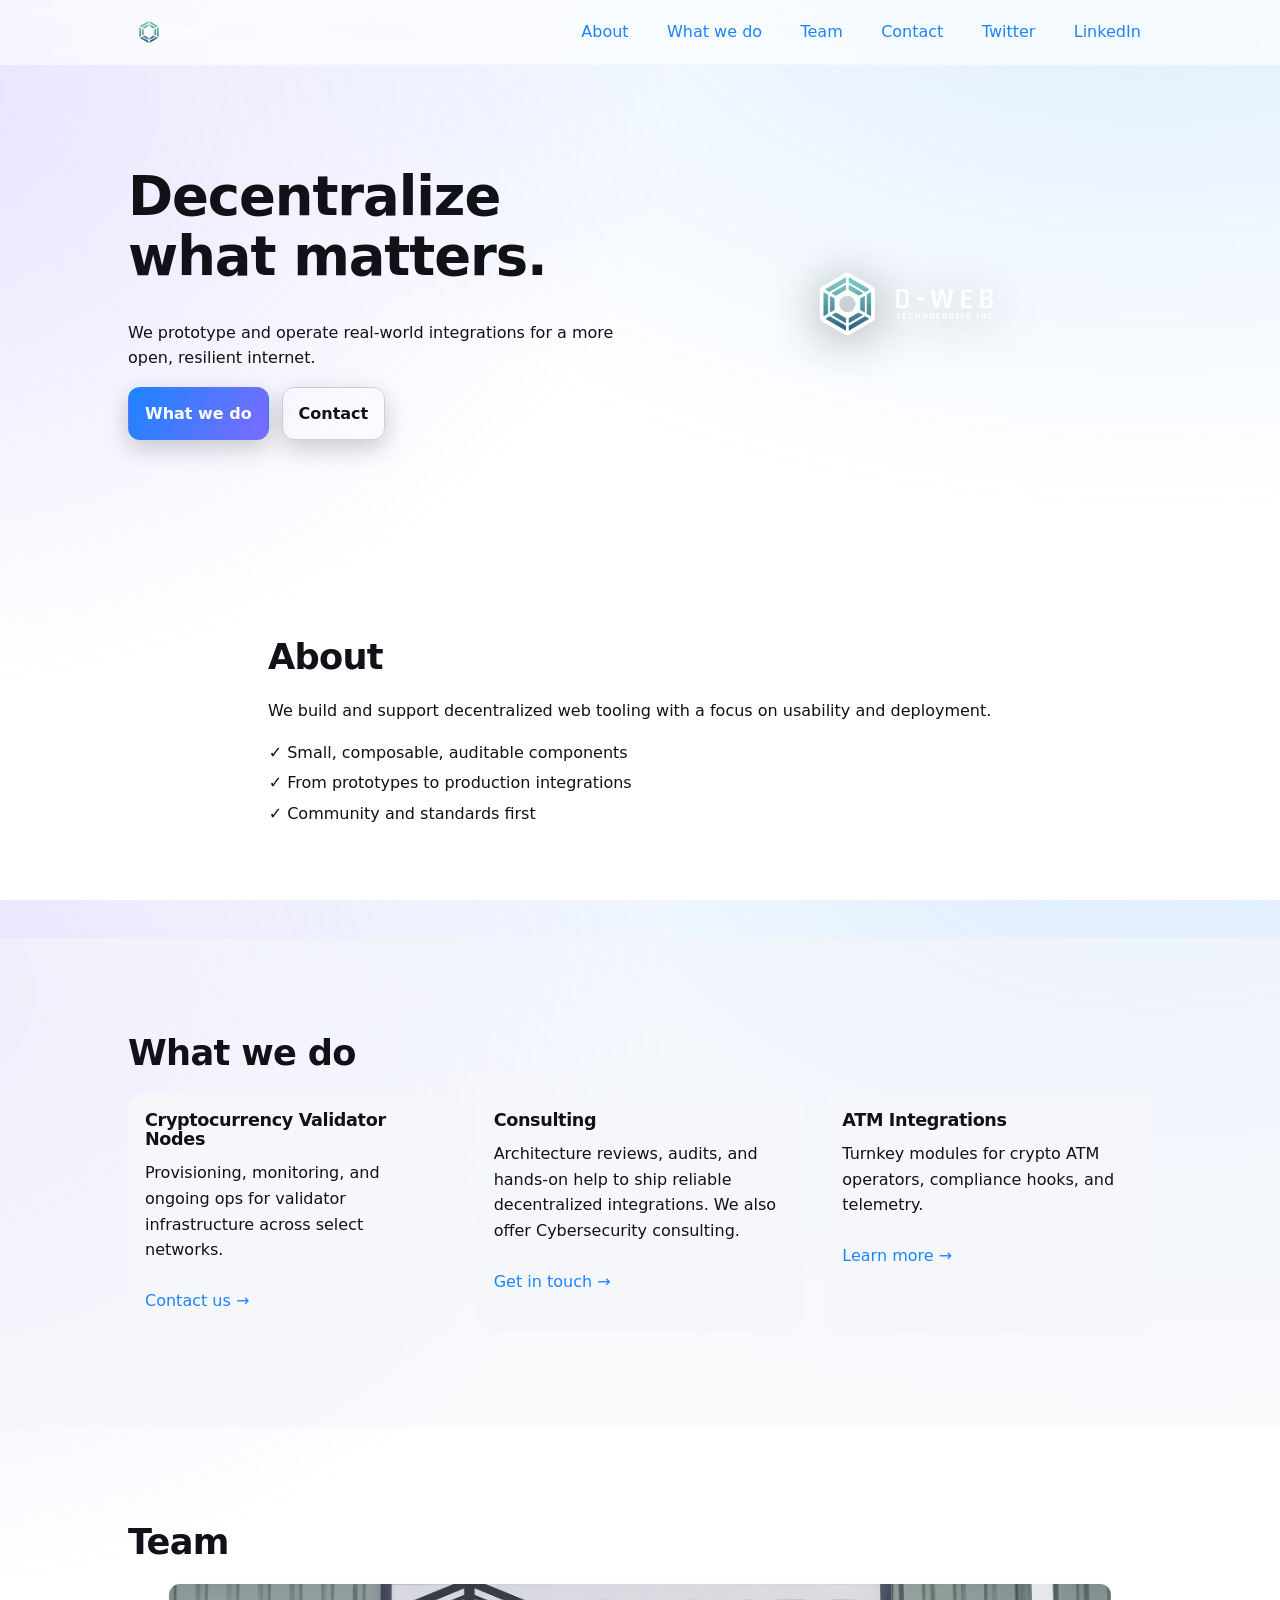
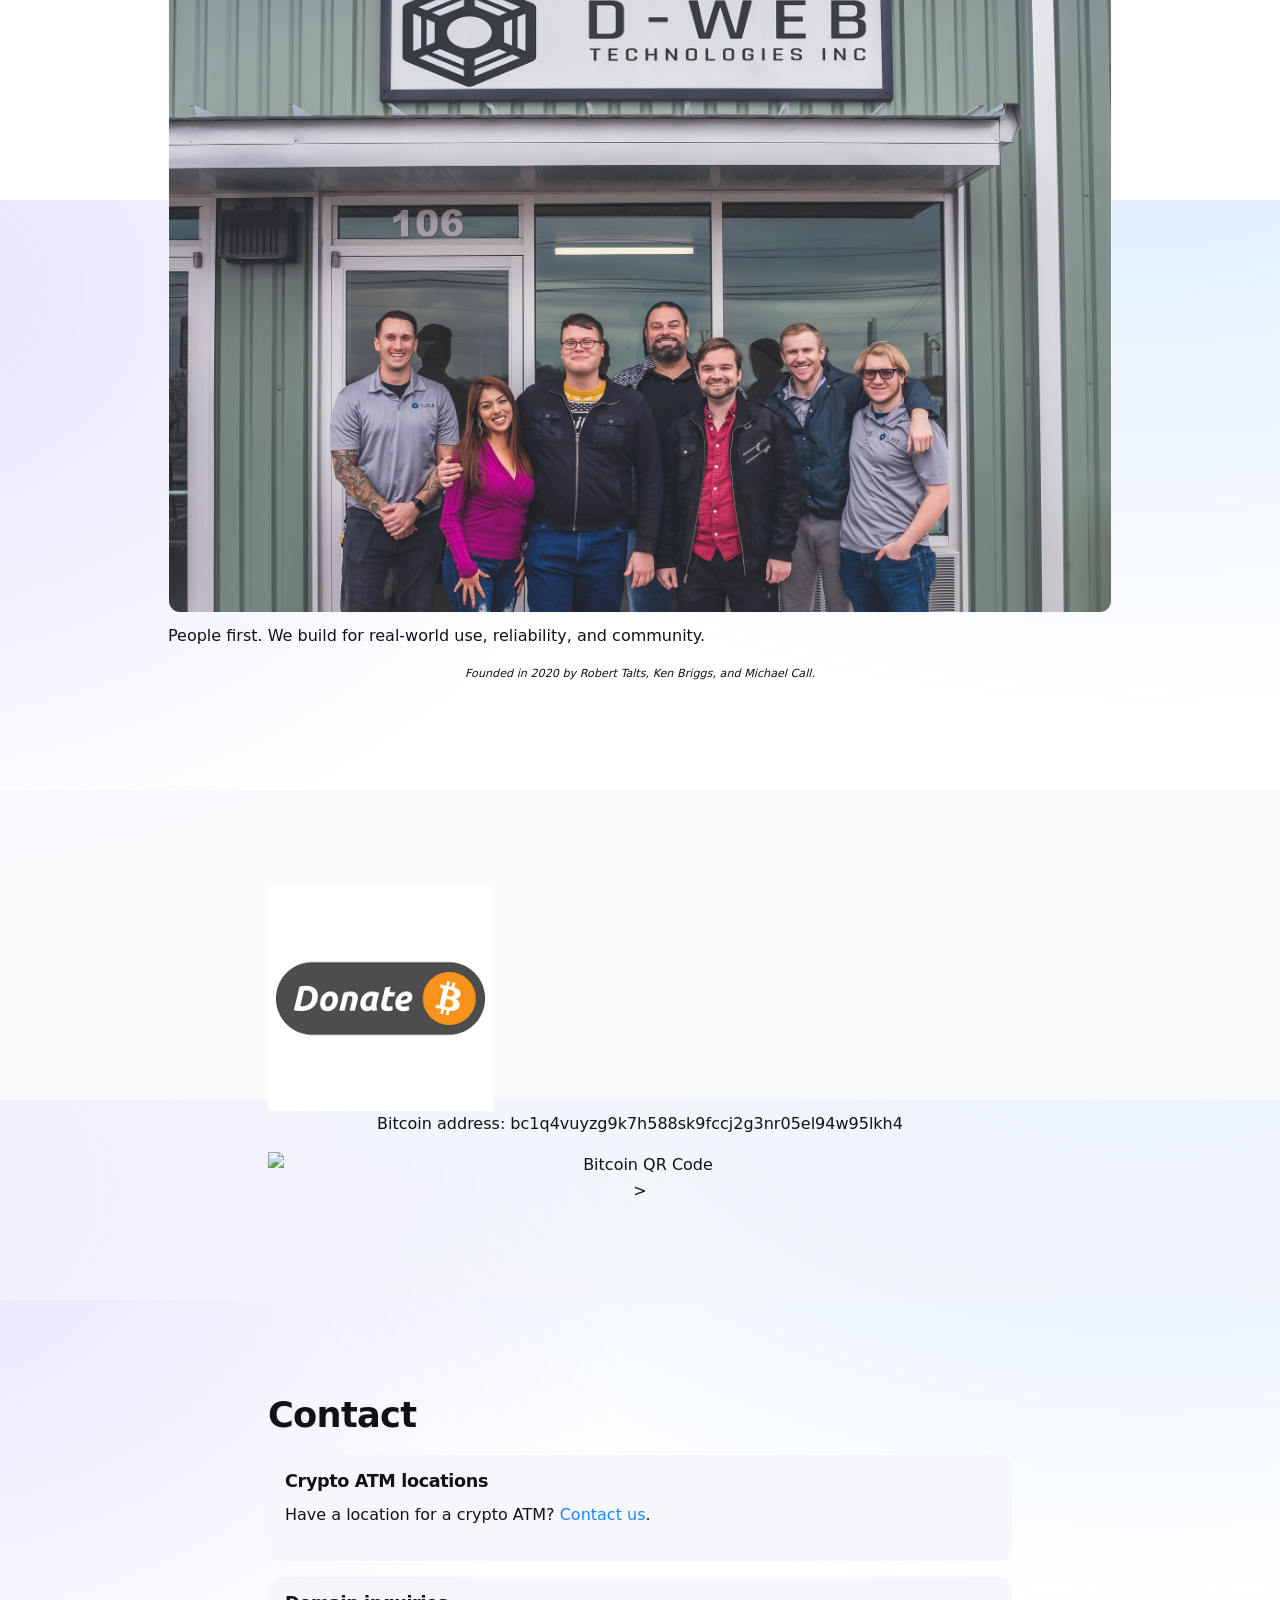
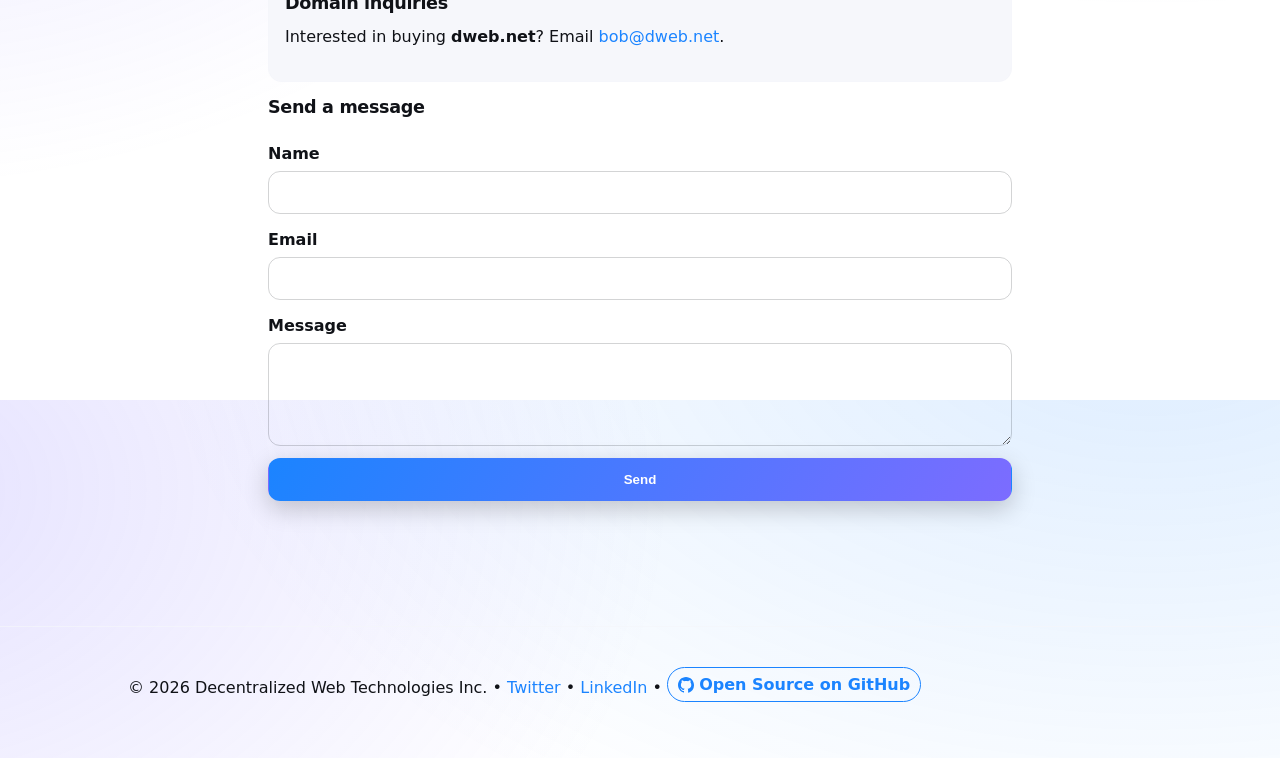
==== index.html @ aea4cf7d "Add label to Bitcoin donation address Updated the donation section to include a label for the Bitcoi" ====
<!doctype html>
<html lang="en">
<head>
  <meta charset="utf-8">
  <meta name="viewport" content="width=device-width, initial-scale=1">
  <title>Decentralized Web Technologies Inc. — dweb.net</title>
  <meta name="description" content="Decentralized Web Technologies Inc. — building simple, open, resilient internet infrastructure.">

  <!-- Styles first so layout paints before scripts -->
  <link rel="preload" href="styles.css" as="style">
  <link rel="stylesheet" href="styles.css">

  <!-- Mobile hero override: keep text and logo side-by-side on all widths -->
  <style>
    /* Ensure hero stays side-by-side even on phones */
    .hero-grid { 
      display: grid; 
      grid-template-columns: 1fr 1fr !important; 
      align-items: center; 
      gap: clamp(16px, 3vw, 40px);
    }
    .hero-copy { min-width: 0; }
    .hero-art { display:flex; justify-content:center; }
    .hero-logo { max-width: 220px; width: 100%; height: auto; }
    @media (max-width: 480px) {
      .hero-logo { max-width: 140px; }
    }
  </style>

  <!-- Favicon / meta -->
  <link rel="icon" type="image/png" sizes="32x32" href="favicon-32.png">
  <link rel="icon" type="image/png" sizes="64x64" href="favicon-64.png">
  <link rel="icon" type="image/png" sizes="180x180" href="favicon-180.png">
  <link rel="icon" type="image/png" sizes="512x512" href="favicon-512.png">
  <link rel="icon" href="favicon.ico" sizes="any">
  <meta name="color-scheme" content="light dark">
  <meta property="og:title" content="Decentralized Web Technologies Inc.">
  <meta property="og:description" content="Simple, open, resilient internet infrastructure.">
  <meta property="og:url" content="https://dweb.net">
  <meta property="og:type" content="website">
  <meta property="og:image" content="https://dweb.net/favicon-512.png">

  <!-- Google tag (gtag.js) - placed AFTER CSS to avoid any flash-of-unstyled-content perceptions -->
  <script async src="https://www.googletagmanager.com/gtag/js?id=G-RE0ZJD8B1B"></script>
  <script>
    window.dataLayer = window.dataLayer || [];
    function gtag(){dataLayer.push(arguments);}
    gtag('js', new Date());
    gtag('config', 'G-RE0ZJD8B1B', { anonymize_ip: true });
  </script>
</head>
<body>
  <a class="skip-link" href="#main">Skip to content</a>
  <header class="site-header">
    <div class="container nav">
      <a class="brand" href="#top" aria-label="Home">
        <img src="logo-horizontal.png" alt="D-Web Technologies Inc. logo" class="logo-header">
      </a>
      <nav aria-label="Primary">
        <button class="menu-btn" aria-expanded="false" aria-controls="menu" id="menuBtn">Menu</button>
        <ul id="menu" class="menu">
          <li><a href="#about">About</a></li>
          <li><a href="#projects">What we do</a></li>
          <li><a href="#team">Team</a></li>
          <li><a href="#contact">Contact</a></li>
          <li><a href="https://x.com/DWebTechSA" target="_blank" rel="me noopener">Twitter</a></li>
          <li><a href="https://www.linkedin.com/company/d-webtechnologies/" target="_blank" rel="noopener">LinkedIn</a></li>
        </ul>
      </nav>
    </div>
  </header>

  <main id="main">
    <section class="hero" id="top">
      <div class="container hero-grid">
        <div class="hero-copy">
          <h1>Decentralize what matters.</h1>
          <p>We prototype and operate real-world integrations for a more open, resilient internet.</p>
          <div class="cta">
            <a class="btn" href="#projects">What we do</a>
            <a class="btn btn-ghost" href="#contact">Contact</a>
          </div>
        </div>
        <div class="hero-art">
          <img src="logo-horizontal.png" alt="" class="hero-logo">
        </div>
      </div>
    </section>

    <section class="section" id="about">
      <div class="container narrow">
        <h2>About</h2>
        <p>We build and support decentralized web tooling with a focus on usability and deployment.</p>
        <ul class="checks">
          <li>Small, composable, auditable components</li>
          <li>From prototypes to production integrations</li>
          <li>Community and standards first</li>
        </ul>
      </div>
    </section>

    <section class="section alt" id="projects">
      <div class="container">
        <h2>What we do</h2>
        <div class="cards">
          <article class="card">
            <h3>Cryptocurrency Validator Nodes</h3>
            <p>Provisioning, monitoring, and ongoing ops for validator infrastructure across select networks.</p>
            <a class="card-link" href="#contact" aria-label="Validator nodes — contact us">Contact us →</a>
          </article>
          <article class="card">
            <h3>Consulting</h3>
            <p>Architecture reviews, audits, and hands-on help to ship reliable decentralized integrations. We also offer Cybersecurity consulting.</p>
            <a class="card-link" href="#contact" aria-label="Consulting — contact us">Get in touch →</a>
          </article>
          <article class="card">
            <h3>ATM Integrations</h3>
            <p>Turnkey modules for crypto ATM operators, compliance hooks, and telemetry.</p>
            <a class="card-link" href="#contact" aria-label="ATM integrations — contact us">Learn more →</a>
          </article>
        </div>
      </div>
    </section>

    <section class="section" id="team">
      <div class="container">
        <h2>Team</h2>
        <figure class="team-figure">
          <img src="team.jpg" alt="D-Web Technologies Inc. team standing in front of the office" class="team-photo">
          <figcaption>People first. We build for real-world use, reliability, and community.</figcaption>
        </figure>
        <p style="text-align: center; font-style: italic; font-size: 0.7em;">Founded in 2020 by Robert Talts, Ken Briggs, and Michael Call.</p>
      </div>
    </section>
<section class="section alt" id="donate">
  <div class="container narrow" style="text-align:center;">

    <!-- Donate Button -->
    <a class="btc-btn" href="bitcoin:bc1q4vuyzg9k7h588sk9fccj2g3nr05el94w95lkh4" target="_blank">
     
      <img src="btc.png" alt="Bitcoin" class="btc-icon">
    </a>

    <!-- Wallet Address -->
    <p class="btc-address">
     Bitcoin address: bc1q4vuyzg9k7h588sk9fccj2g3nr05el94w95lkh4
    </p>

    <!-- QR Code (uses Google Chart API - simple + free) -->
  <img 
  src="https://api.qrserver.com/v1/create-qr-code/?size=200x200&data=bitcoin:bc1q4vuyzg9k7h588sk9fccj2g3nr05el94w95lkh4"
  alt="Bitcoin QR Code"
  class="btc-qr"
>
    >
  </div>
</section>
    <section class="section" id="contact">
      <div class="container narrow">
        <h2>Contact</h2>

        <div class="contact-cards">
          <article class="contact-card">
            <h3>Crypto ATM locations</h3>
            <p>Have a location for a crypto ATM?
              <a href="mailto:bob@dweb.net?subject=Crypto%20ATM%20Location">Contact us</a>.
            </p>
          </article>

          <article class="contact-card">
            <h3>Domain inquiries</h3>
            <p>Interested in buying <strong>dweb.net</strong>? Email
              <a href="mailto:bob@dweb.net?subject=dweb.net%20domain%20inquiry">bob@dweb.net</a>.
            </p>
          </article>
        </div> <!-- closes .contact-cards -->

        <form id="contactForm" class="contact-form">
          <h3>Send a message</h3>
          <label> Name
            <input name="name" autocomplete="name" required>
          </label>
          <label> Email
            <input type="email" name="email" autocomplete="email" required>
          </label>
          <label> Message
            <textarea name="message" rows="5" required></textarea>
          </label>
          <button class="btn" type="submit">Send</button>
          <p id="formStatus" role="status" aria-live="polite"></p>
        </form>
      </div>
    </section>
  </main>

  <footer class="site-footer">
    <div class="container">
      <p>© <span id="year"></span> Decentralized Web Technologies Inc. • 
        <a href="https://x.com/DWebTechSA" target="_blank" rel="me noopener">Twitter</a> • 
        <a href="https://www.linkedin.com/company/d-webtechnologies/" target="_blank" rel="noopener">LinkedIn</a> • 
        <a class="gh-badge" href="https://github.com/robert-talts/Dweb.net-Website-" target="_blank" rel="noopener" aria-label="Open Source on GitHub">
          <svg width="16" height="16" viewBox="0 0 16 16" aria-hidden="true">
            <path fill="currentColor" d="M8 0C3.58 0 0 3.58 0 8c0 3.54 2.29 6.53 5.47 7.59.4.07.55-.17.55-.38v-1.33c-2.22.48-2.69-1.06-2.69-1.06-.36-.9-.88-1.14-.88-1.14-.72-.49.06-.48.06-.48.8.06 1.22.83 1.22.83.71 1.22 1.86.87 2.32.66.07-.52.28-.87.5-1.07-1.78-.2-3.65-.89-3.65-3.97 0-.88.32-1.6.84-2.16-.08-.21-.37-1.03.08-2.16 0 0 .69-.22 2.26.83 1.31-.36 2.71-.36 4.02 0 1.57-1.05 2.26-.83 2.26-.83.45 1.13.16 1.95.08 2.16.52.56.84 1.28.84 2.16 0 3.09-1.9 3.78-3.71 3.98.29.25.54.74.54 1.5v2.22c0 .21.14.45.55.38A8.01 8.01 0 0 0 16 8c0-4.42-3.58-8-8-8Z"/>
          </svg>
          <span>Open Source on GitHub</span>
        </a>
      </p>
    </div>
  </footer>

  <script src="script.js" defer></script>
<!--Start of Tawk.to Script-->
<script type="text/javascript">
var Tawk_API=Tawk_API||{}, Tawk_LoadStart=new Date();
(function(){
var s1=document.createElement('script'),s0=document.getElementsByTagName('script')[0];
s1.async=true;
s1.src='https://embed.tawk.to/690991d029bb6f194ed4c448/1j96m35jb';
s1.charset='UTF-8';
s1.setAttribute('crossorigin','*');
s0.parentNode.insertBefore(s1,s0);
})();
</script>
<!--End of Tawk.to Script-->
</body>
</html>
---- styles.css ----
/* Minimal, modern, accessible styles */
:root{
  --bg: #0b0c10;
  --panel: #0f1117;
  --text: #e6e6e6;
  --muted:#a0a0a0;
  --brand:#6cc3ff;
  --brand-2:#8a7dff;
  --radius:14px;
  --padding: clamp(16px, 3vw, 28px);
  --container: min(1080px, 92vw);
}
@media (prefers-color-scheme: light){
  :root{
    --bg:#ffffff;
    --panel:#f6f7fb;
    --text:#101217;
    --muted:#667085;
    --brand:#1b84ff;
    --brand-2:#7c6cff;
  }
}
*{box-sizing:border-box}
html,body{height:100%}
body{
  margin:0;
  font:16px/1.6 system-ui, -apple-system, Segoe UI, Roboto, Inter, Helvetica, Arial, Noto Sans, "Apple Color Emoji","Segoe UI Emoji";
  color:var(--text);
  background:
    radial-gradient(1000px 600px at 90% -10%, color-mix(in oklab, var(--brand) 15%, transparent), transparent),
    radial-gradient(800px 600px at -10% 10%, color-mix(in oklab, var(--brand-2) 20%, transparent), transparent),
    var(--bg);
}
a{color:var(--brand); text-decoration:none}
a:hover{text-decoration:underline}
img{max-width:100%; display:block}
.container{width:var(--container); margin-inline:auto; padding:0 var(--padding)}
.narrow{max-width:800px; margin-inline:auto}
.section{padding: clamp(40px, 8vw, 96px) 0}
.section.alt{background: color-mix(in oklab, var(--panel) 60%, transparent)}
h1,h2,h3{line-height:1.1; letter-spacing:-.02em; margin:0 0 .6em}
h1{font-size:clamp(2rem, 2.6rem + 1vw, 3.4rem)}
h2{font-size:clamp(1.6rem, 1.2rem + 1.6vw, 2.2rem)}
h3{font-size:1.1rem}
p{margin:0 0 1em; color:var(--text)}
.muted{color:var(--muted); font-size:.95rem}
/* Header / Nav */
.site-header{
  position:sticky; top:0; backdrop-filter:saturate(1.2) blur(8px);
  background: color-mix(in oklab, var(--bg) 65%, transparent);
  border-bottom:1px solid color-mix(in oklab, var(--panel) 70%, transparent);
  z-index:10;
}
.nav{display:flex; align-items:center; justify-content:space-between; height:64px}
.brand{display:flex; align-items:center; gap:.6rem; font-weight:700; color:var(--text)}
.logo-header{height:30px; width:auto}
.menu{display:flex; gap:1rem; list-style:none; margin:0; padding:0}
.menu a{padding:.5rem .7rem; border-radius:8px}
.menu a:focus{outline:2px solid var(--brand)}
.menu-btn{display:none}
@media (max-width: 720px){
  .menu-btn{display:inline-flex; align-items:center; gap:.4rem}
  .menu{position:absolute; right:var(--padding); top:64px; background:var(--panel); padding:.6rem; border-radius:10px; display:none; box-shadow:0 10px 30px rgba(0,0,0,.2)}
  .menu.open{display:flex; flex-direction:column; min-width:180px}
}
/* Hero */
.hero{padding: clamp(40px, 8vw, 120px) 0}
.hero-grid{display:grid; grid-template-columns: 1.2fr .8fr; gap: clamp(20px, 5vw, 60px); align-items:center}
.hero-logo{filter: drop-shadow(0 6px 24px rgba(0,0,0,.35));}
.cta{display:flex; gap:.8rem; margin-top:1rem}
.btn{
  display:inline-flex; align-items:center; justify-content:center;
  padding:.8rem 1rem; border-radius:12px; border:1px solid transparent;
  background:linear-gradient(120deg, var(--brand), var(--brand-2)); color:white; font-weight:600;
  box-shadow:0 8px 24px rgba(0,0,0,.2);
}
.btn:hover{transform:translateY(-1px)}
.btn-ghost{background:transparent; color:var(--text); border-color:color-mix(in oklab, var(--text) 18%, transparent)}
/* Cards */
.cards{display:grid; grid-template-columns: repeat(3, 1fr); gap: clamp(12px, 2.4vw, 22px)}
.card{background:var(--panel); padding:1rem; border-radius:var(--radius); border:1px solid color-mix(in oklab, var(--panel) 70%, transparent)}
.card-link{display:inline-block; margin-top:.6rem}
@media (max-width: 900px){ .hero-grid{grid-template-columns:1fr} .cards{grid-template-columns:1fr 1fr} }
@media (max-width: 520px){ .cards{grid-template-columns:1fr} }
/* Team */
.team-figure{display:grid; gap:.6rem}
.team-photo{border-radius:12px; border:1px solid color-mix(in oklab, var(--panel) 70%, transparent)}
/* Contact */
.contact-cards{display:grid; gap:1rem; margin-bottom:1rem}
.contact-card{background:var(--panel); padding:1rem; border-radius:var(--radius); border:1px solid color-mix(in oklab, var(--panel) 70%, transparent)}
.contact-form{display:grid; gap:.8rem}
.contact-form label{display:grid; gap:.3rem; font-weight:600}
.contact-form input,.contact-form textarea{
  width:100%; padding:.8rem; border-radius:12px; border:1px solid color-mix(in oklab, var(--text) 18%, transparent); background:transparent; color:var(--text)
}
/* Footer */
.site-footer{padding:40px 0; border-top:1px solid color-mix(in oklab, var(--panel) 70%, transparent)}
/* Utilities */
.skip-link{position:absolute; left:-999px; top:auto; width:1px; height:1px; overflow:hidden}
.skip-link:focus{left:0; width:auto; height:auto; background:var(--panel); color:var(--text); padding:.4rem .6rem; border-radius:8px}
.checks{display:grid; gap:.3rem; padding-left:1.2rem}
.checks li{list-style:"✓ ";}

/* GitHub badge */
.gh-badge {
  display: inline-flex;
  align-items: center;
  gap: 0.35rem;
  padding: 0.25rem 0.6rem;
  border: 1px solid var(--brand);
  border-radius: 9999px;
  font-weight: 600;
  text-decoration: none;
  color: var(--brand);
  /* Bitcoin Donate Button (Animated) */
.btc-btn {
  display: inline-flex;
  align-items: center;
  gap: 10px;
  background: #444;
  color: #fff;
  padding: 10px 18px;
  border-radius: 25px;
  text-decoration: none;
  font-weight: 600;
  margin-top: 10px;
  transition: transform 0.2s ease, box-shadow 0.2s ease, background 0.2s ease;
  position: relative;
  overflow: hidden;

  /* subtle idle pulse */
  animation: btc-pulse 2.5s infinite ease-in-out;
}

/* Hover effect */
.btc-btn:hover {
  background: #f7931a;
  transform: translateY(-2px) scale(1.03);
  box-shadow: 0 6px 18px rgba(247, 147, 26, 0.4);
  animation: none;
}

/* Click press */
.btc-btn:active {
  transform: scale(0.96);
}

/* Icon animation */
.btc-icon {
  width: 20px;
  height: 20px;
  transition: transform 0.2s ease;
}

.btc-btn:hover .btc-icon {
  transform: rotate(10deg) scale(1.1);
}

/* Pulse glow */
@keyframes btc-pulse {
  0% {
    box-shadow: 0 0 0 rgba(247, 147, 26, 0.0);
  }
  50% {
    box-shadow: 0 0 12px rgba(247, 147, 26, 0.25);
  }
  100% {
    box-shadow: 0 0 0 rgba(247, 147, 26, 0.0);
  }
}

/* Address + QR (unchanged) */
.btc-address {
  font-size: 0.85rem;
  margin-top: 12px;
  word-break: break-all;
  opacity: 0.8;
}

.btc-qr {
  margin-top: 16px;
  width: 140px;
  height: 140px;
}
  transition: background-color 0.2s, color 0.2s;
}
.gh-badge svg { flex-shrink: 0; }
.gh-badge:hover { background-color: var(--brand); color: #fff; }
---- styles.css ----
/* Minimal, modern, accessible styles */
:root{
  --bg: #0b0c10;
  --panel: #0f1117;
  --text: #e6e6e6;
  --muted:#a0a0a0;
  --brand:#6cc3ff;
  --brand-2:#8a7dff;
  --radius:14px;
  --padding: clamp(16px, 3vw, 28px);
  --container: min(1080px, 92vw);
}
@media (prefers-color-scheme: light){
  :root{
    --bg:#ffffff;
    --panel:#f6f7fb;
    --text:#101217;
    --muted:#667085;
    --brand:#1b84ff;
    --brand-2:#7c6cff;
  }
}
*{box-sizing:border-box}
html,body{height:100%}
body{
  margin:0;
  font:16px/1.6 system-ui, -apple-system, Segoe UI, Roboto, Inter, Helvetica, Arial, Noto Sans, "Apple Color Emoji","Segoe UI Emoji";
  color:var(--text);
  background:
    radial-gradient(1000px 600px at 90% -10%, color-mix(in oklab, var(--brand) 15%, transparent), transparent),
    radial-gradient(800px 600px at -10% 10%, color-mix(in oklab, var(--brand-2) 20%, transparent), transparent),
    var(--bg);
}
a{color:var(--brand); text-decoration:none}
a:hover{text-decoration:underline}
img{max-width:100%; display:block}
.container{width:var(--container); margin-inline:auto; padding:0 var(--padding)}
.narrow{max-width:800px; margin-inline:auto}
.section{padding: clamp(40px, 8vw, 96px) 0}
.section.alt{background: color-mix(in oklab, var(--panel) 60%, transparent)}
h1,h2,h3{line-height:1.1; letter-spacing:-.02em; margin:0 0 .6em}
h1{font-size:clamp(2rem, 2.6rem + 1vw, 3.4rem)}
h2{font-size:clamp(1.6rem, 1.2rem + 1.6vw, 2.2rem)}
h3{font-size:1.1rem}
p{margin:0 0 1em; color:var(--text)}
.muted{color:var(--muted); font-size:.95rem}
/* Header / Nav */
.site-header{
  position:sticky; top:0; backdrop-filter:saturate(1.2) blur(8px);
  background: color-mix(in oklab, var(--bg) 65%, transparent);
  border-bottom:1px solid color-mix(in oklab, var(--panel) 70%, transparent);
  z-index:10;
}
.nav{display:flex; align-items:center; justify-content:space-between; height:64px}
.brand{display:flex; align-items:center; gap:.6rem; font-weight:700; color:var(--text)}
.logo-header{height:30px; width:auto}
.menu{display:flex; gap:1rem; list-style:none; margin:0; padding:0}
.menu a{padding:.5rem .7rem; border-radius:8px}
.menu a:focus{outline:2px solid var(--brand)}
.menu-btn{display:none}
@media (max-width: 720px){
  .menu-btn{display:inline-flex; align-items:center; gap:.4rem}
  .menu{position:absolute; right:var(--padding); top:64px; background:var(--panel); padding:.6rem; border-radius:10px; display:none; box-shadow:0 10px 30px rgba(0,0,0,.2)}
  .menu.open{display:flex; flex-direction:column; min-width:180px}
}
/* Hero */
.hero{padding: clamp(40px, 8vw, 120px) 0}
.hero-grid{display:grid; grid-template-columns: 1.2fr .8fr; gap: clamp(20px, 5vw, 60px); align-items:center}
.hero-logo{filter: drop-shadow(0 6px 24px rgba(0,0,0,.35));}
.cta{display:flex; gap:.8rem; margin-top:1rem}
.btn{
  display:inline-flex; align-items:center; justify-content:center;
  padding:.8rem 1rem; border-radius:12px; border:1px solid transparent;
  background:linear-gradient(120deg, var(--brand), var(--brand-2)); color:white; font-weight:600;
  box-shadow:0 8px 24px rgba(0,0,0,.2);
}
.btn:hover{transform:translateY(-1px)}
.btn-ghost{background:transparent; color:var(--text); border-color:color-mix(in oklab, var(--text) 18%, transparent)}
/* Cards */
.cards{display:grid; grid-template-columns: repeat(3, 1fr); gap: clamp(12px, 2.4vw, 22px)}
.card{background:var(--panel); padding:1rem; border-radius:var(--radius); border:1px solid color-mix(in oklab, var(--panel) 70%, transparent)}
.card-link{display:inline-block; margin-top:.6rem}
@media (max-width: 900px){ .hero-grid{grid-template-columns:1fr} .cards{grid-template-columns:1fr 1fr} }
@media (max-width: 520px){ .cards{grid-template-columns:1fr} }
/* Team */
.team-figure{display:grid; gap:.6rem}
.team-photo{border-radius:12px; border:1px solid color-mix(in oklab, var(--panel) 70%, transparent)}
/* Contact */
.contact-cards{display:grid; gap:1rem; margin-bottom:1rem}
.contact-card{background:var(--panel); padding:1rem; border-radius:var(--radius); border:1px solid color-mix(in oklab, var(--panel) 70%, transparent)}
.contact-form{display:grid; gap:.8rem}
.contact-form label{display:grid; gap:.3rem; font-weight:600}
.contact-form input,.contact-form textarea{
  width:100%; padding:.8rem; border-radius:12px; border:1px solid color-mix(in oklab, var(--text) 18%, transparent); background:transparent; color:var(--text)
}
/* Footer */
.site-footer{padding:40px 0; border-top:1px solid color-mix(in oklab, var(--panel) 70%, transparent)}
/* Utilities */
.skip-link{position:absolute; left:-999px; top:auto; width:1px; height:1px; overflow:hidden}
.skip-link:focus{left:0; width:auto; height:auto; background:var(--panel); color:var(--text); padding:.4rem .6rem; border-radius:8px}
.checks{display:grid; gap:.3rem; padding-left:1.2rem}
.checks li{list-style:"✓ ";}

/* GitHub badge */
.gh-badge {
  display: inline-flex;
  align-items: center;
  gap: 0.35rem;
  padding: 0.25rem 0.6rem;
  border: 1px solid var(--brand);
  border-radius: 9999px;
  font-weight: 600;
  text-decoration: none;
  color: var(--brand);
  /* Bitcoin Donate Button (Animated) */
.btc-btn {
  display: inline-flex;
  align-items: center;
  gap: 10px;
  background: #444;
  color: #fff;
  padding: 10px 18px;
  border-radius: 25px;
  text-decoration: none;
  font-weight: 600;
  margin-top: 10px;
  transition: transform 0.2s ease, box-shadow 0.2s ease, background 0.2s ease;
  position: relative;
  overflow: hidden;

  /* subtle idle pulse */
  animation: btc-pulse 2.5s infinite ease-in-out;
}

/* Hover effect */
.btc-btn:hover {
  background: #f7931a;
  transform: translateY(-2px) scale(1.03);
  box-shadow: 0 6px 18px rgba(247, 147, 26, 0.4);
  animation: none;
}

/* Click press */
.btc-btn:active {
  transform: scale(0.96);
}

/* Icon animation */
.btc-icon {
  width: 20px;
  height: 20px;
  transition: transform 0.2s ease;
}

.btc-btn:hover .btc-icon {
  transform: rotate(10deg) scale(1.1);
}

/* Pulse glow */
@keyframes btc-pulse {
  0% {
    box-shadow: 0 0 0 rgba(247, 147, 26, 0.0);
  }
  50% {
    box-shadow: 0 0 12px rgba(247, 147, 26, 0.25);
  }
  100% {
    box-shadow: 0 0 0 rgba(247, 147, 26, 0.0);
  }
}

/* Address + QR (unchanged) */
.btc-address {
  font-size: 0.85rem;
  margin-top: 12px;
  word-break: break-all;
  opacity: 0.8;
}

.btc-qr {
  margin-top: 16px;
  width: 140px;
  height: 140px;
}
  transition: background-color 0.2s, color 0.2s;
}
.gh-badge svg { flex-shrink: 0; }
.gh-badge:hover { background-color: var(--brand); color: #fff; }
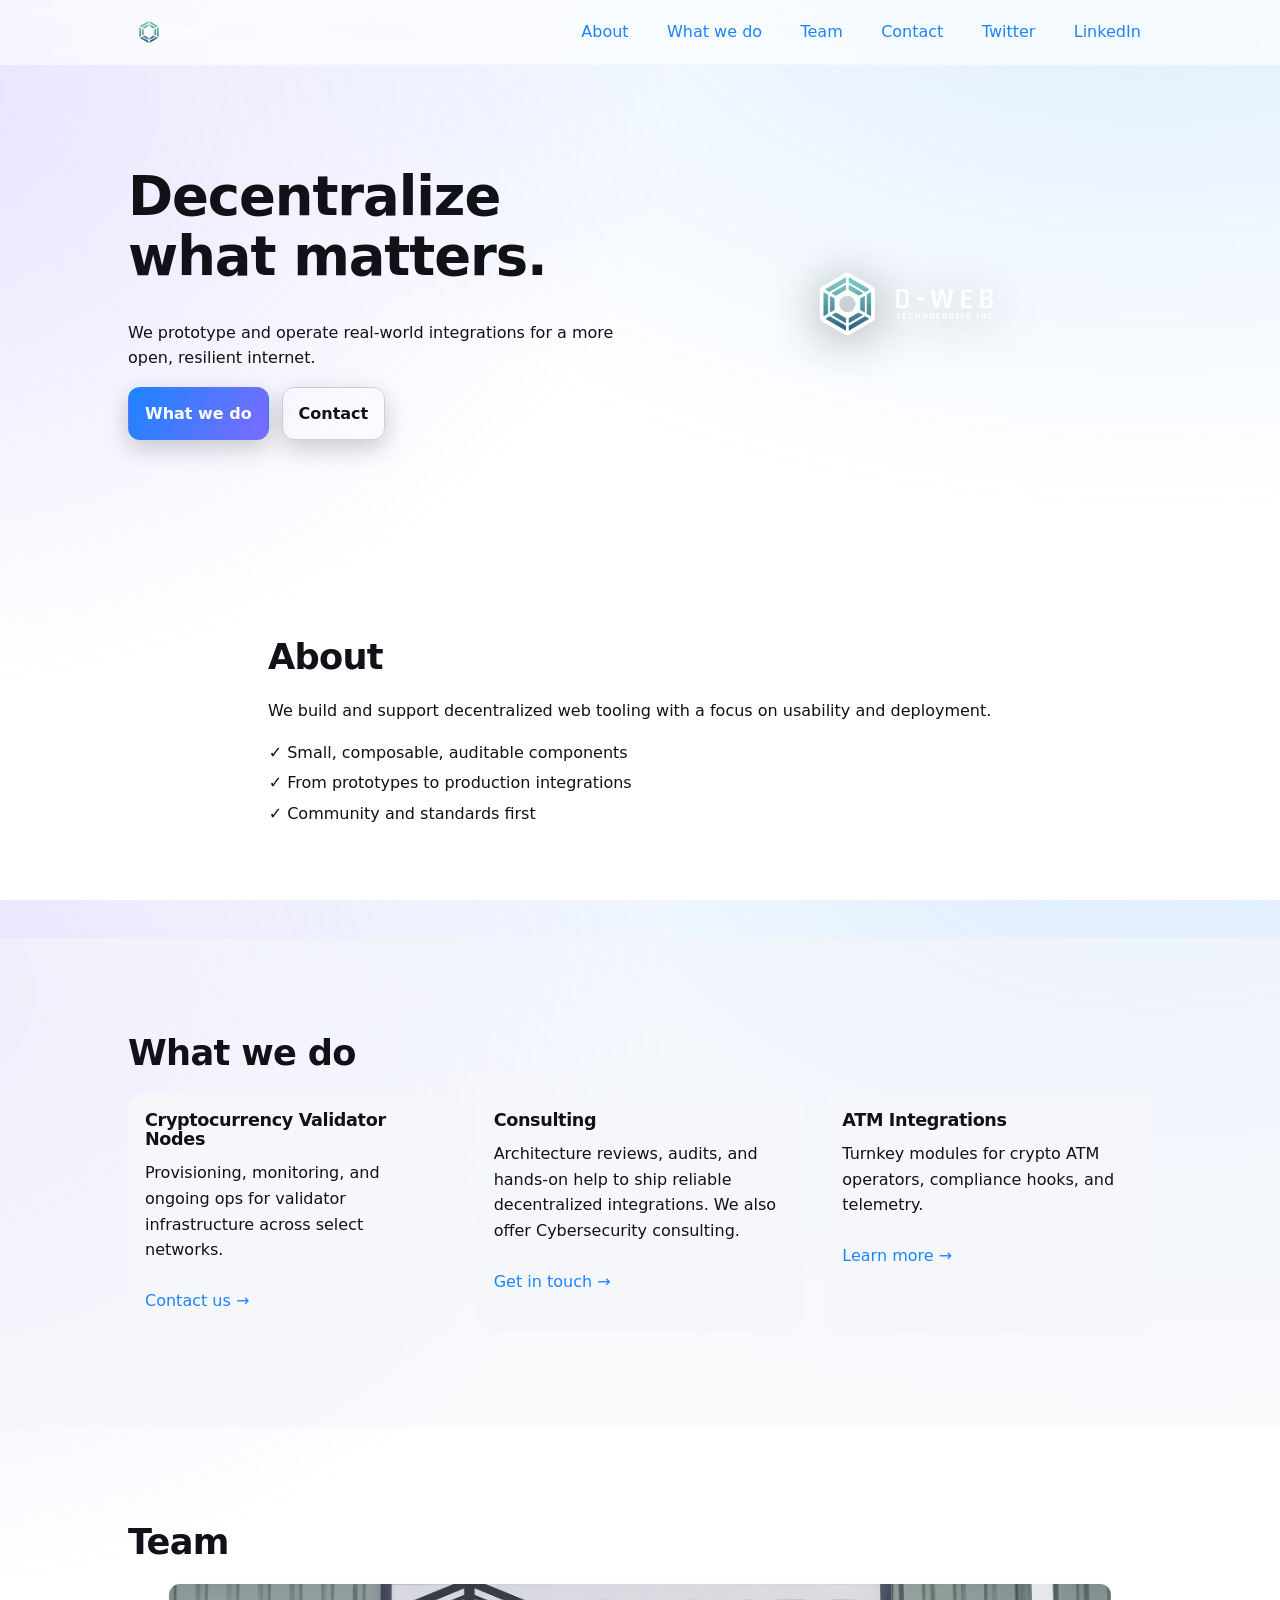
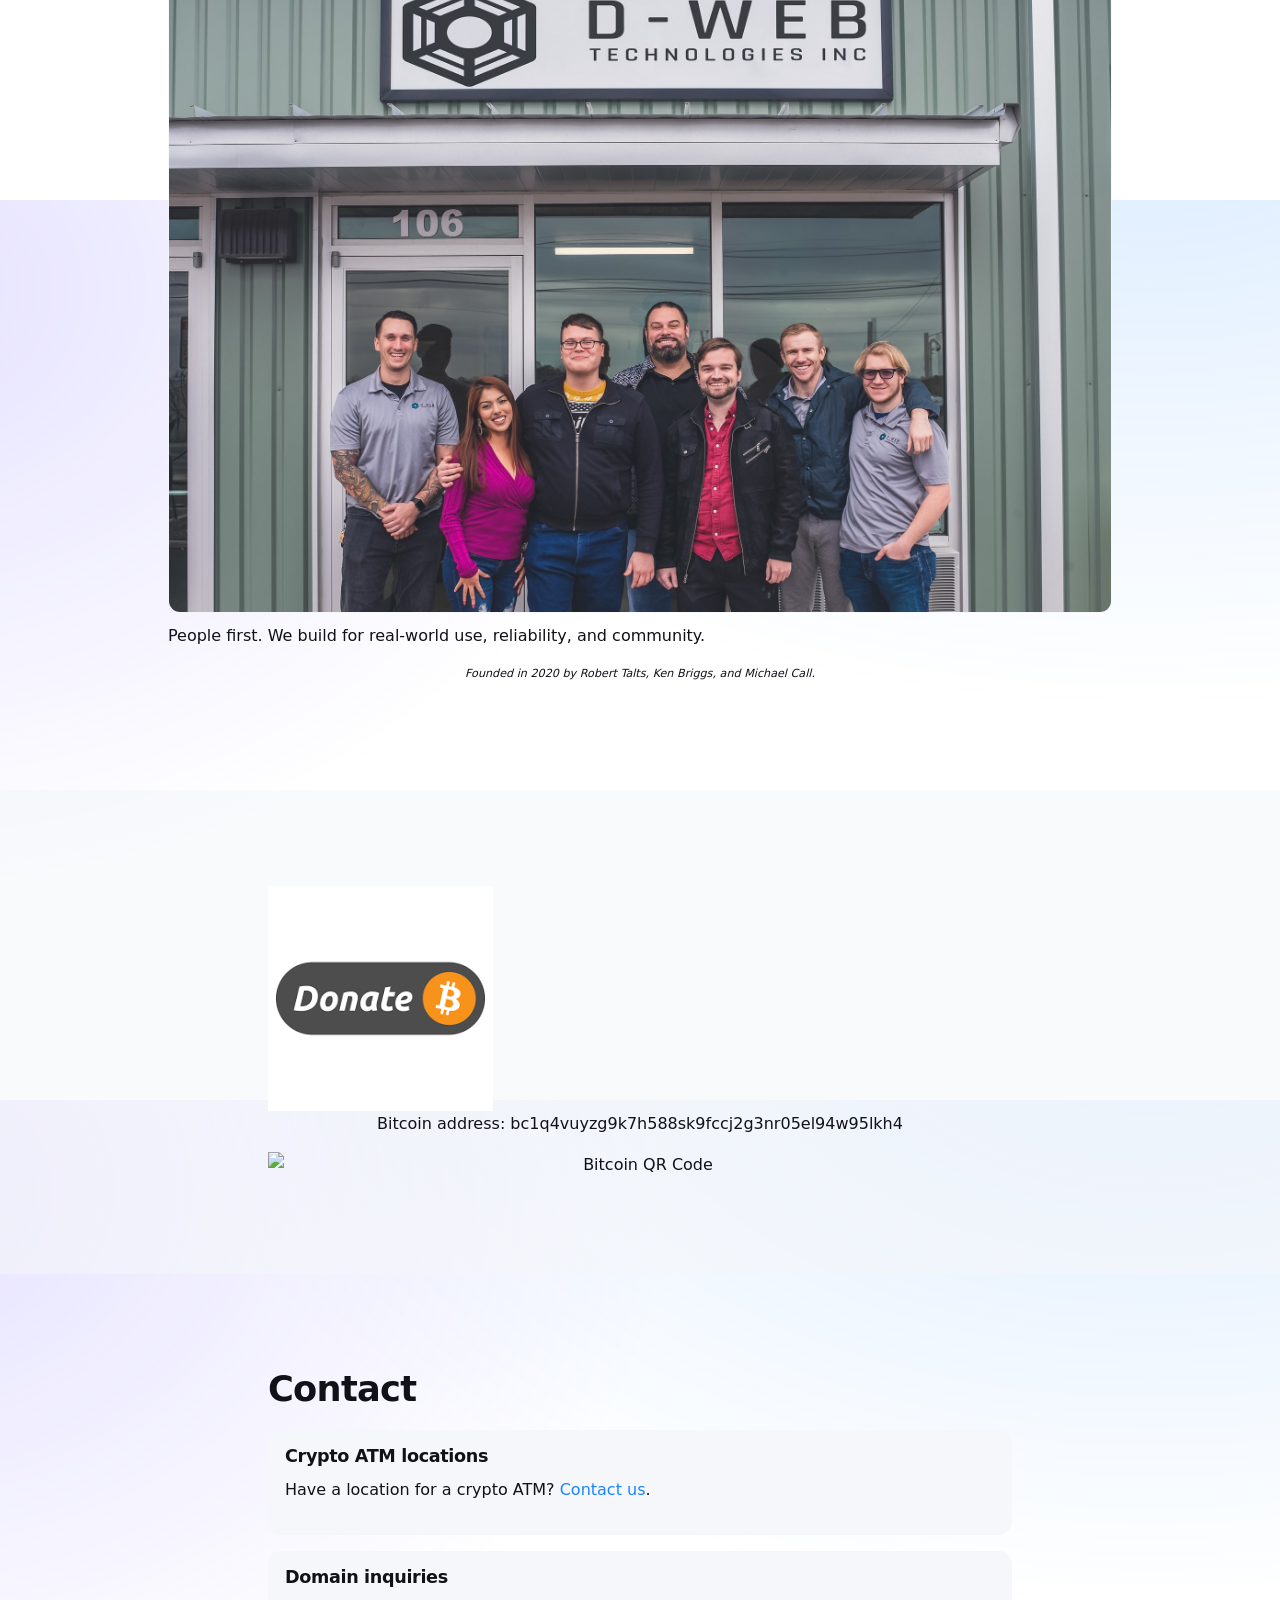
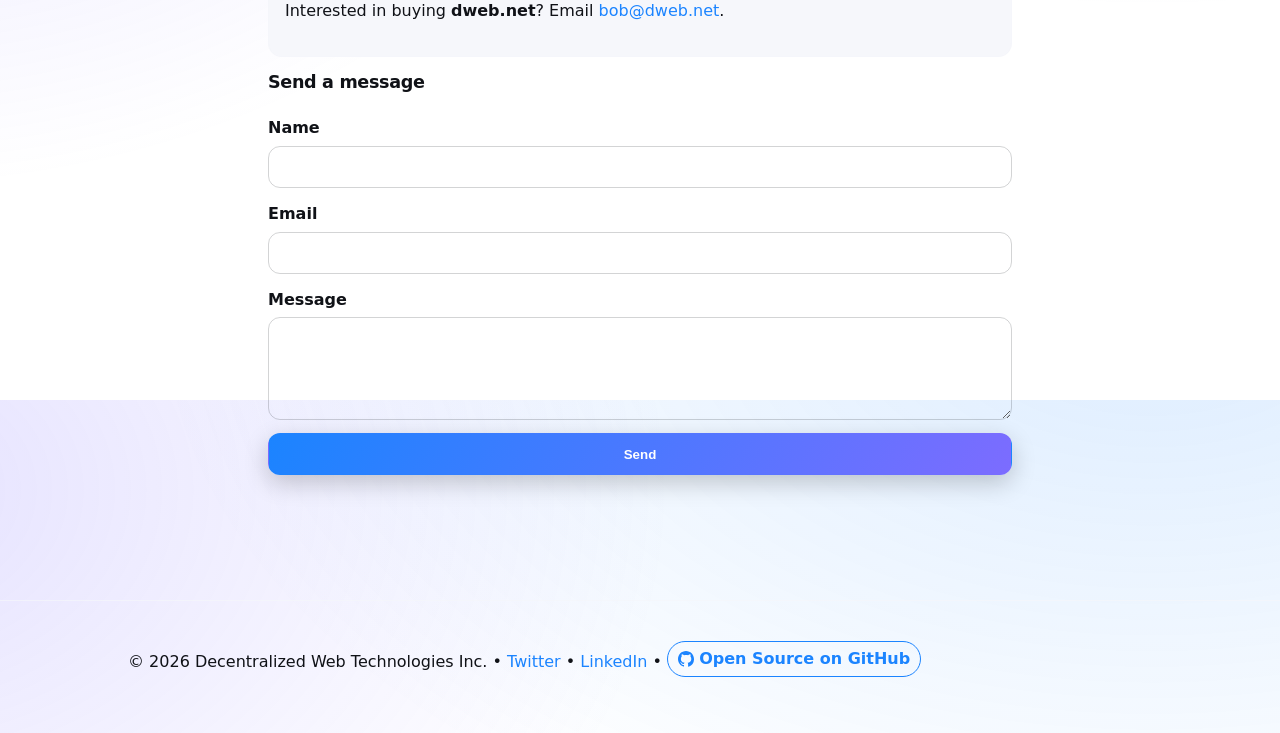
==== commit 0ae47713: "Fix formatting in index.html" ====
--- a/index.html
+++ b/index.html
@@ -152,7 +152,7 @@
   alt="Bitcoin QR Code"
   class="btc-qr"
 >
-    >
+    
   </div>
 </section>
     <section class="section" id="contact">
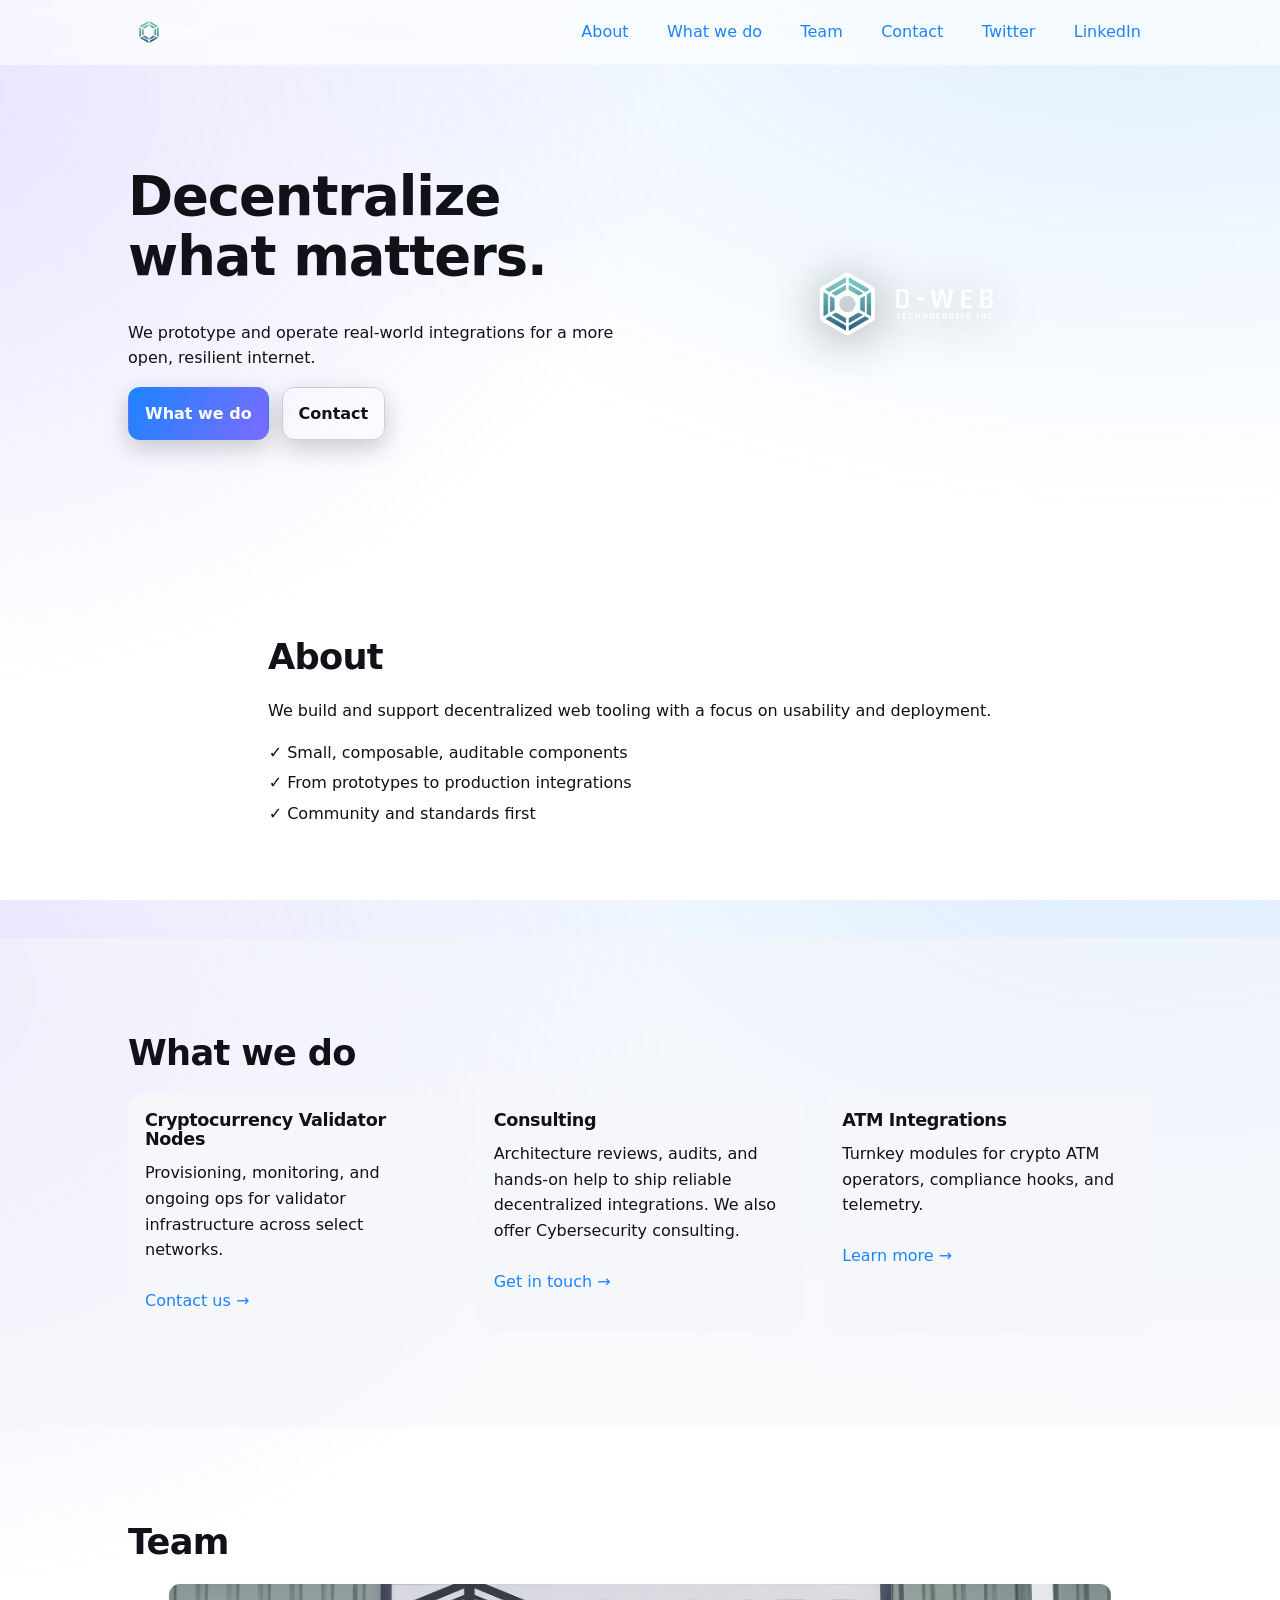
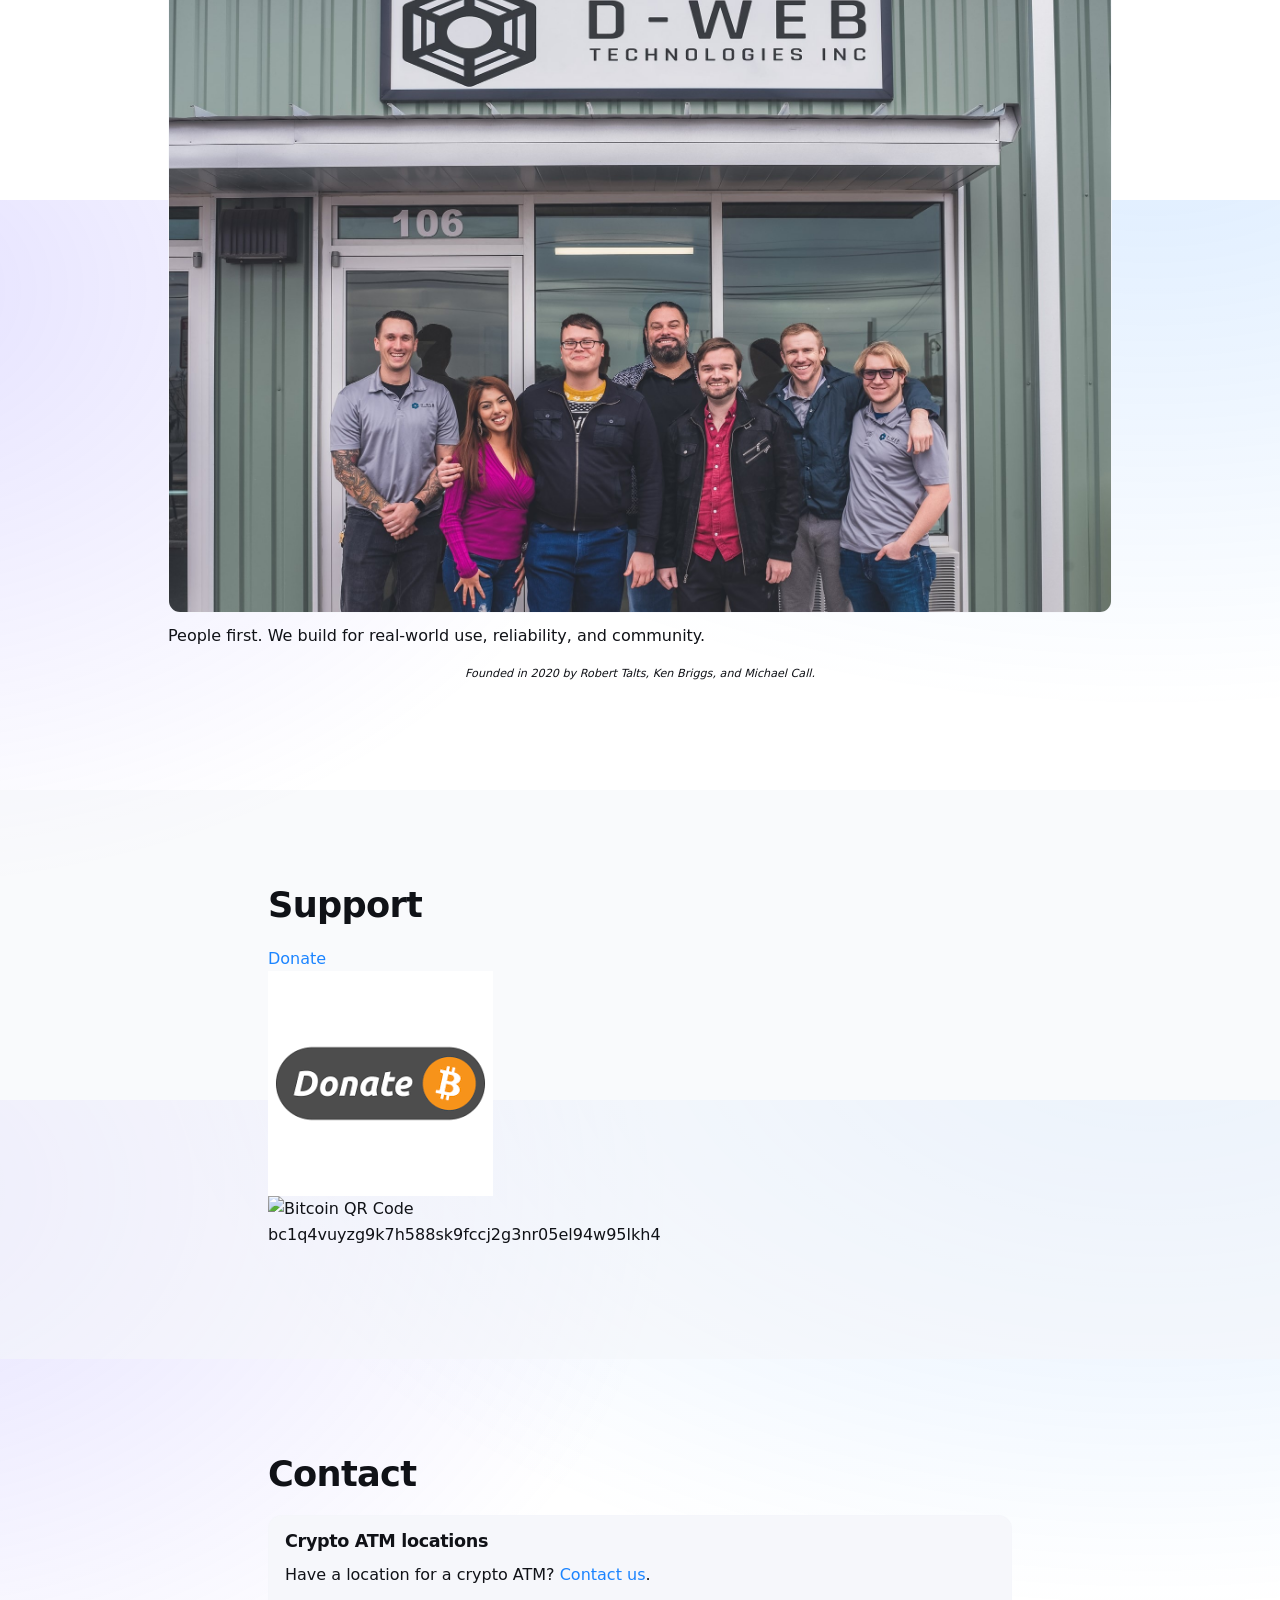
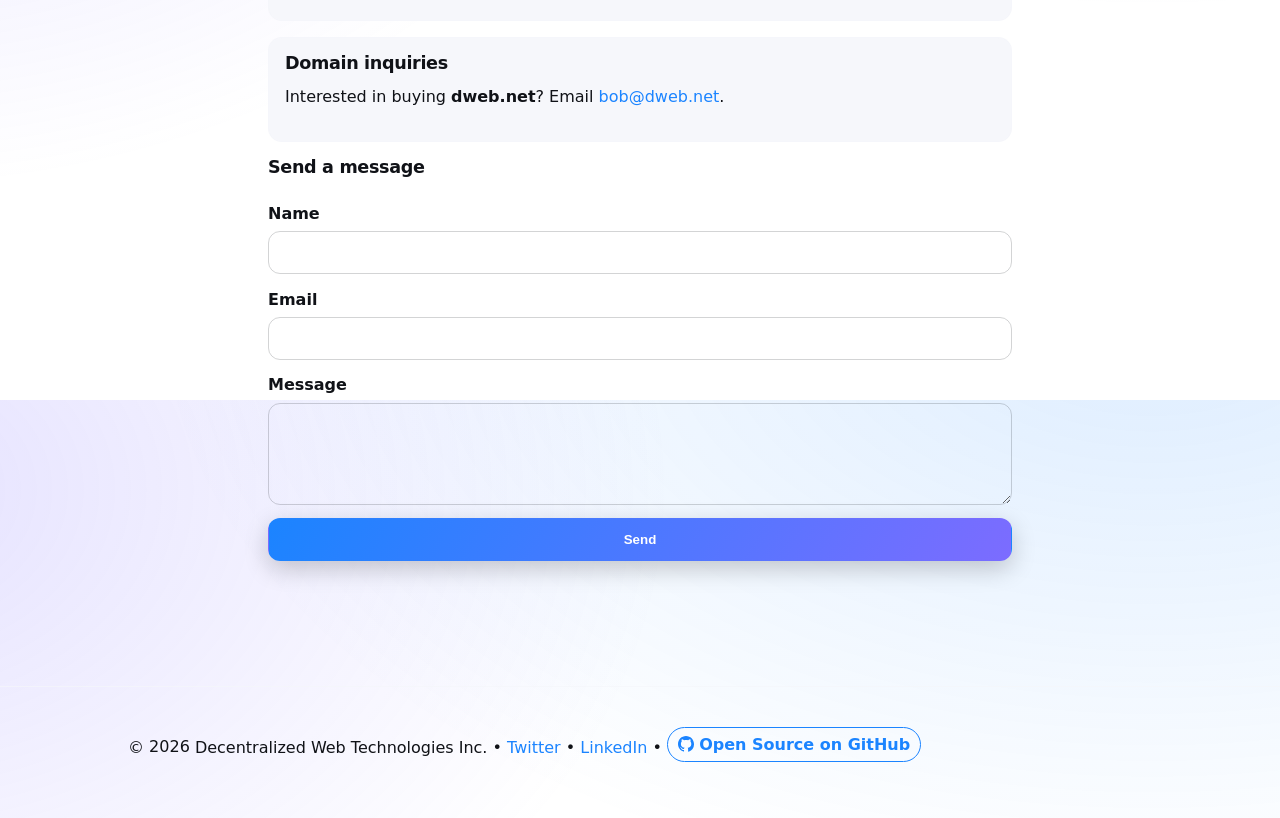
==== commit 6e4d57cd: "Enhance donation section with button and QR code Updated the donation section to include a donate bu" ====
--- a/index.html
+++ b/index.html
@@ -133,26 +133,31 @@
       </div>
     </section>
 <section class="section alt" id="donate">
-  <div class="container narrow" style="text-align:center;">
-
-    <!-- Donate Button -->
-    <a class="btc-btn" href="bitcoin:bc1q4vuyzg9k7h588sk9fccj2g3nr05el94w95lkh4" target="_blank">
-     
-      <img src="btc.png" alt="Bitcoin" class="btc-icon">
-    </a>
-
-    <!-- Wallet Address -->
+  <div class="container narrow donate-wrap">
+    <h2>Support</h2>
+
+    <div class="donate-row">
+      
+      <!-- Donate Button -->
+      <a class="btc-btn" href="bitcoin:bc1q4vuyzg9k7h588sk9fccj2g3nr05el94w95lkh4">
+        <span>Donate</span>
+        <img src="btc.png" alt="Bitcoin" class="btc-icon">
+      </a>
+
+      <!-- QR Code -->
+      <img 
+        src="https://api.qrserver.com/v1/create-qr-code/?size=200x200&data=bitcoin:bc1q4vuyzg9k7h588sk9fccj2g3nr05el94w95lkh4"
+        alt="Bitcoin QR Code"
+        class="btc-qr"
+      >
+
+    </div>
+
+    <!-- Address BELOW -->
     <p class="btc-address">
-     Bitcoin address: bc1q4vuyzg9k7h588sk9fccj2g3nr05el94w95lkh4
+      bc1q4vuyzg9k7h588sk9fccj2g3nr05el94w95lkh4
     </p>
 
-    <!-- QR Code (uses Google Chart API - simple + free) -->
-  <img 
-  src="https://api.qrserver.com/v1/create-qr-code/?size=200x200&data=bitcoin:bc1q4vuyzg9k7h588sk9fccj2g3nr05el94w95lkh4"
-  alt="Bitcoin QR Code"
-  class="btc-qr"
->
-    
   </div>
 </section>
     <section class="section" id="contact">
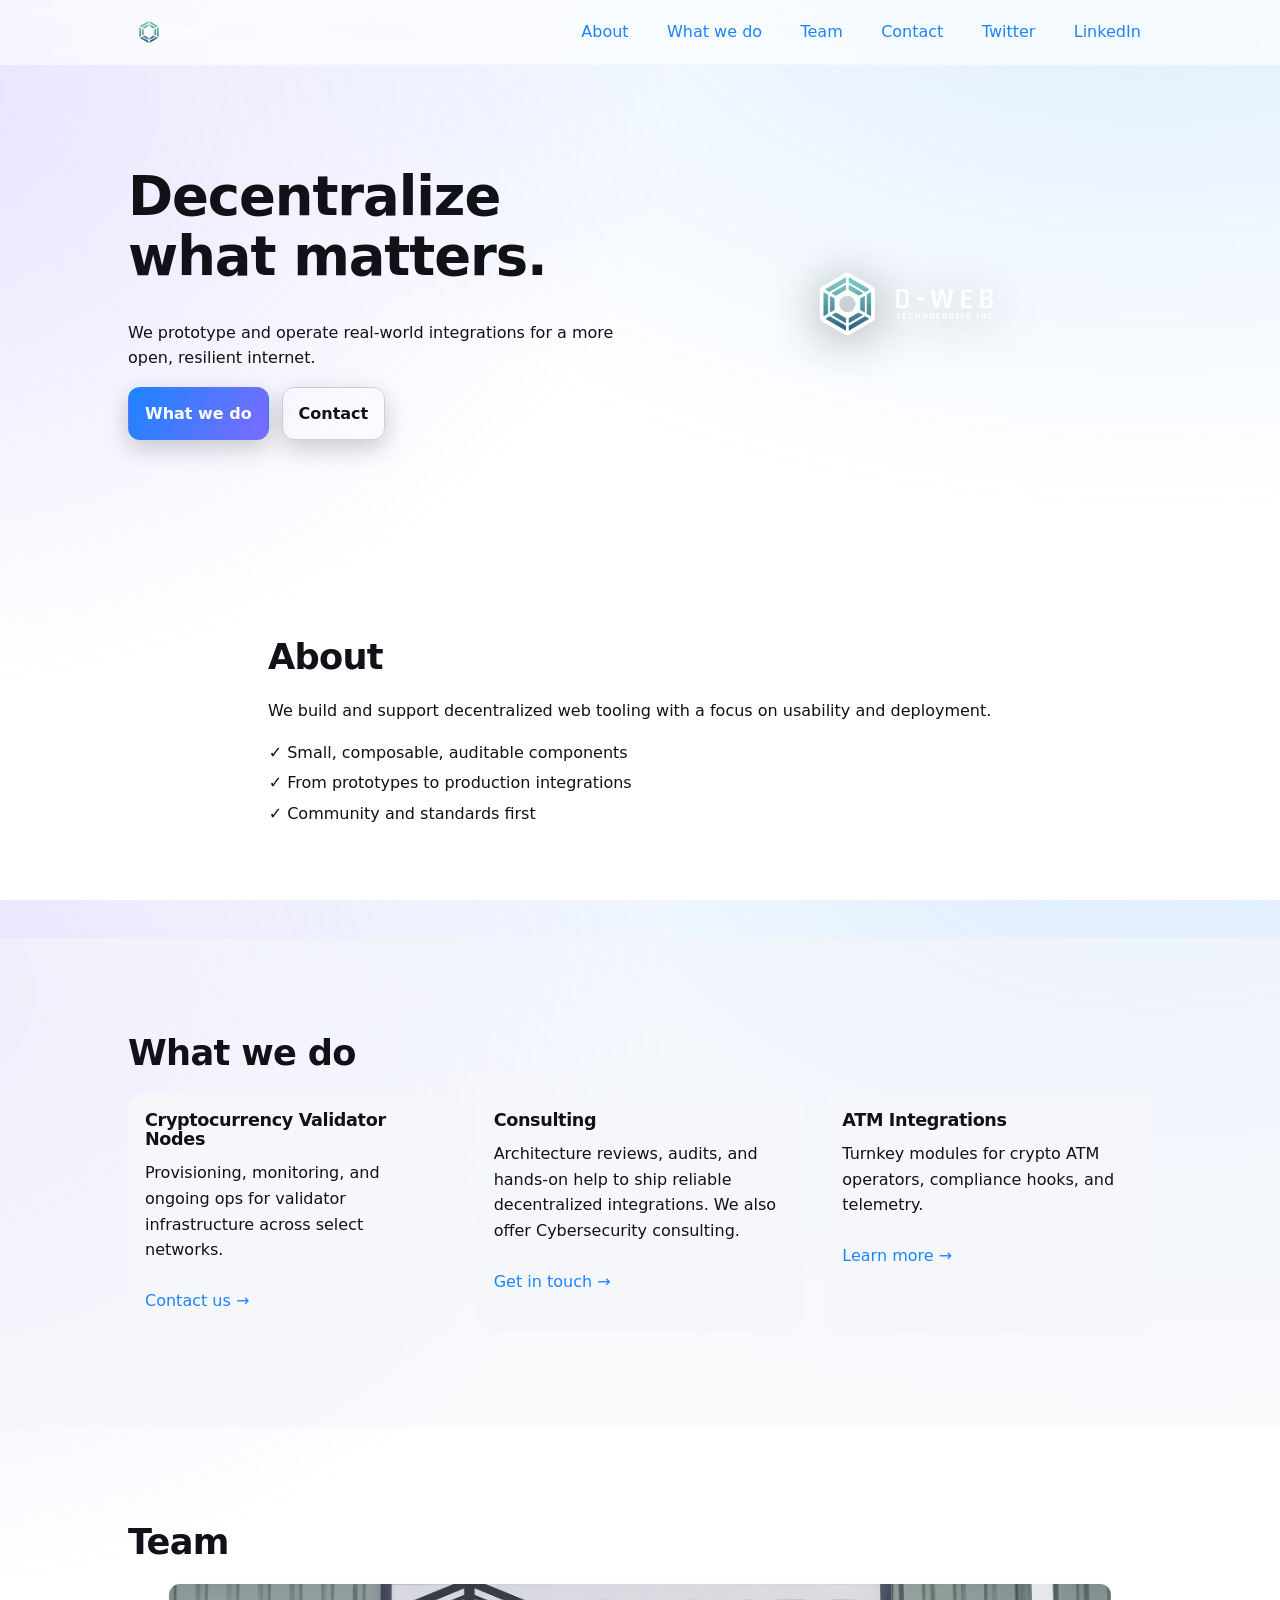
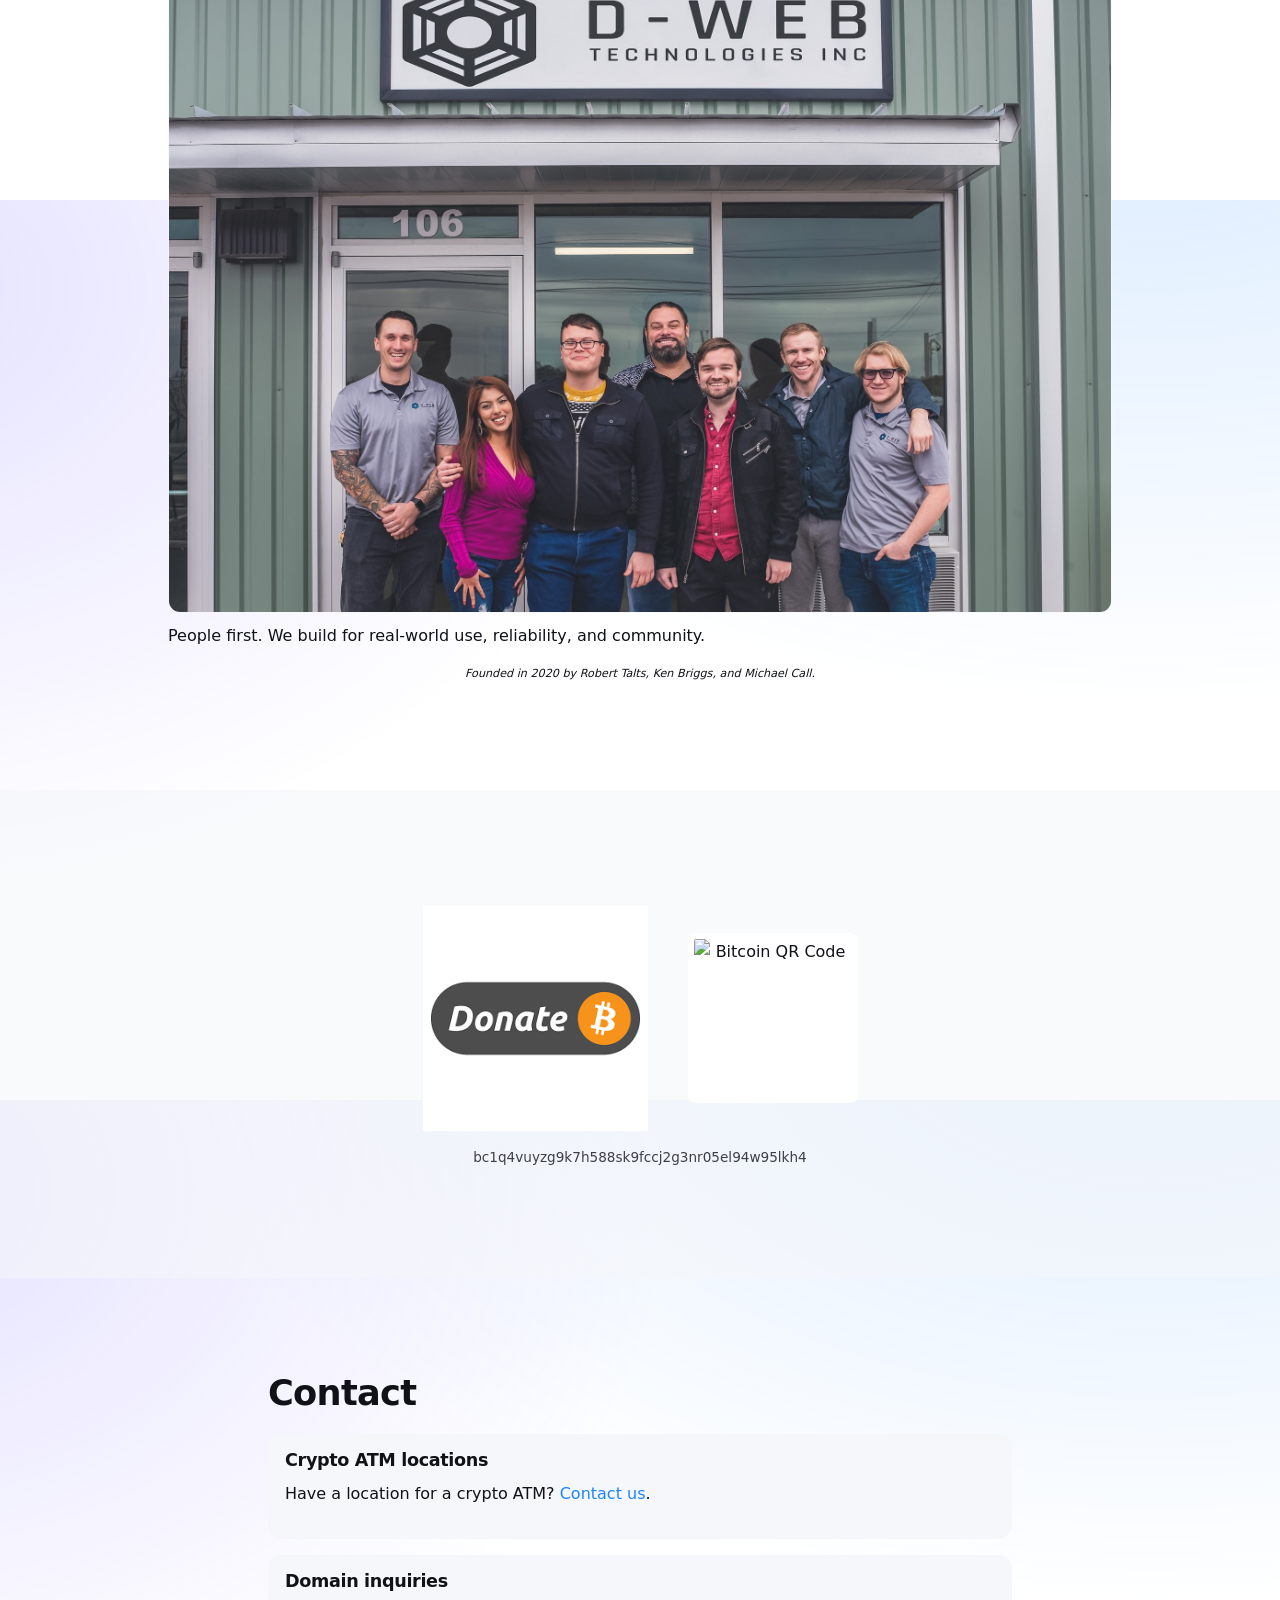
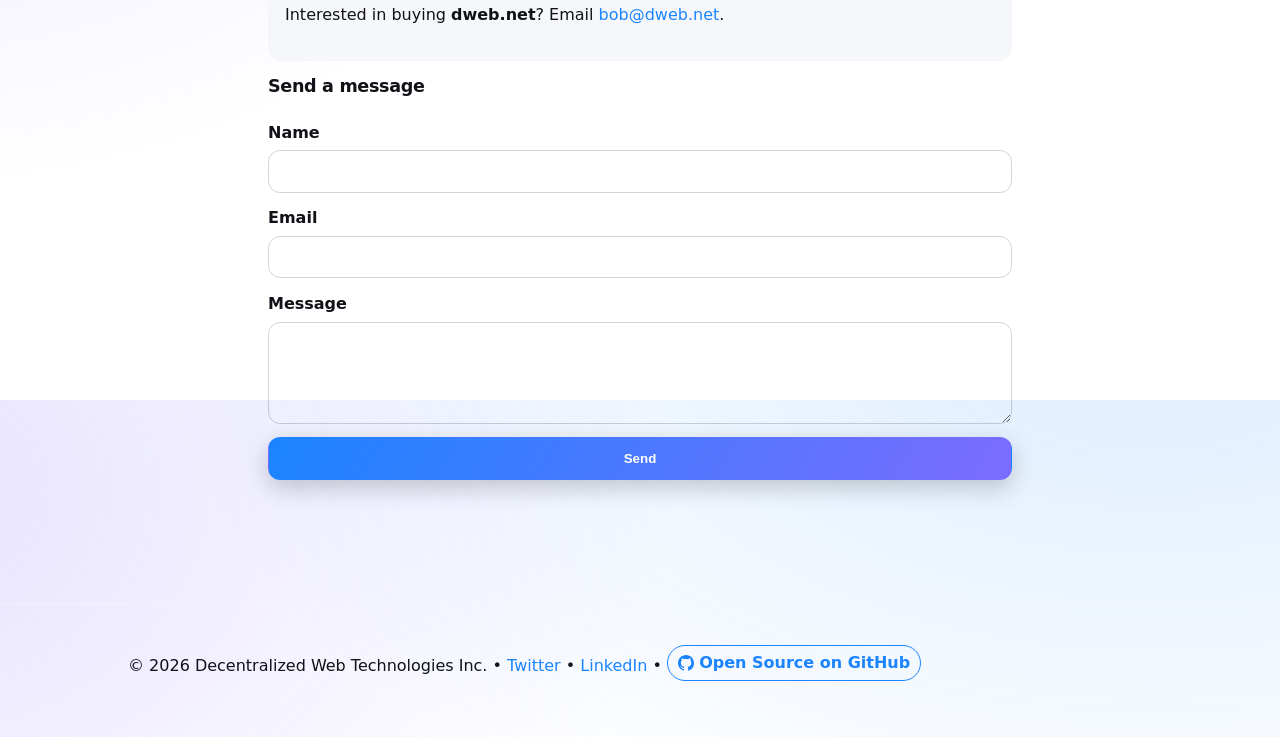
==== commit fe503595: "Refactor Bitcoin donation section in index.html" ====
--- a/index.html
+++ b/index.html
@@ -134,30 +134,20 @@
     </section>
 <section class="section alt" id="donate">
   <div class="container narrow donate-wrap">
-    <h2>Support</h2>
 
     <div class="donate-row">
-      
-      <!-- Donate Button -->
-      <a class="btc-btn" href="bitcoin:bc1q4vuyzg9k7h588sk9fccj2g3nr05el94w95lkh4">
-        <span>Donate</span>
-        <img src="btc.png" alt="Bitcoin" class="btc-icon">
+      <a class="btc-btn-image" href="bitcoin:bc1q4vuyzg9k7h588sk9fccj2g3nr05el94w95lkh4" aria-label="Donate Bitcoin">
+        <img src="btc.png" alt="Donate Bitcoin button" class="btc-btn-graphic">
       </a>
 
-      <!-- QR Code -->
-      <img 
+      <img
         src="https://api.qrserver.com/v1/create-qr-code/?size=200x200&data=bitcoin:bc1q4vuyzg9k7h588sk9fccj2g3nr05el94w95lkh4"
         alt="Bitcoin QR Code"
         class="btc-qr"
       >
-
     </div>
 
-    <!-- Address BELOW -->
-    <p class="btc-address">
-      bc1q4vuyzg9k7h588sk9fccj2g3nr05el94w95lkh4
-    </p>
-
+    <p class="btc-address">bc1q4vuyzg9k7h588sk9fccj2g3nr05el94w95lkh4</p>
   </div>
 </section>
     <section class="section" id="contact">
--- a/styles.css
+++ b/styles.css
@@ -186,3 +186,32 @@
 }
 .gh-badge svg { flex-shrink: 0; }
 .gh-badge:hover { background-color: var(--brand); color: #fff; }
+.donate-wrap {
+  text-align: center;
+}
+
+.donate-row {
+  display: flex;
+  justify-content: center;
+  align-items: center;
+  gap: 40px;
+  margin-top: 20px;
+  flex-wrap: wrap;
+}
+
+/* QR cleaner look */
+.btc-qr {
+  width: 170px;
+  height: 170px;
+  background: #fff;
+  padding: 6px;
+  border-radius: 8px;
+}
+
+/* Address spacing */
+.btc-address {
+  margin-top: 16px;
+  font-size: 0.85rem;
+  opacity: 0.8;
+  word-break: break-all;
+}
--- a/styles.css
+++ b/styles.css
@@ -186,3 +186,32 @@
 }
 .gh-badge svg { flex-shrink: 0; }
 .gh-badge:hover { background-color: var(--brand); color: #fff; }
+.donate-wrap {
+  text-align: center;
+}
+
+.donate-row {
+  display: flex;
+  justify-content: center;
+  align-items: center;
+  gap: 40px;
+  margin-top: 20px;
+  flex-wrap: wrap;
+}
+
+/* QR cleaner look */
+.btc-qr {
+  width: 170px;
+  height: 170px;
+  background: #fff;
+  padding: 6px;
+  border-radius: 8px;
+}
+
+/* Address spacing */
+.btc-address {
+  margin-top: 16px;
+  font-size: 0.85rem;
+  opacity: 0.8;
+  word-break: break-all;
+}
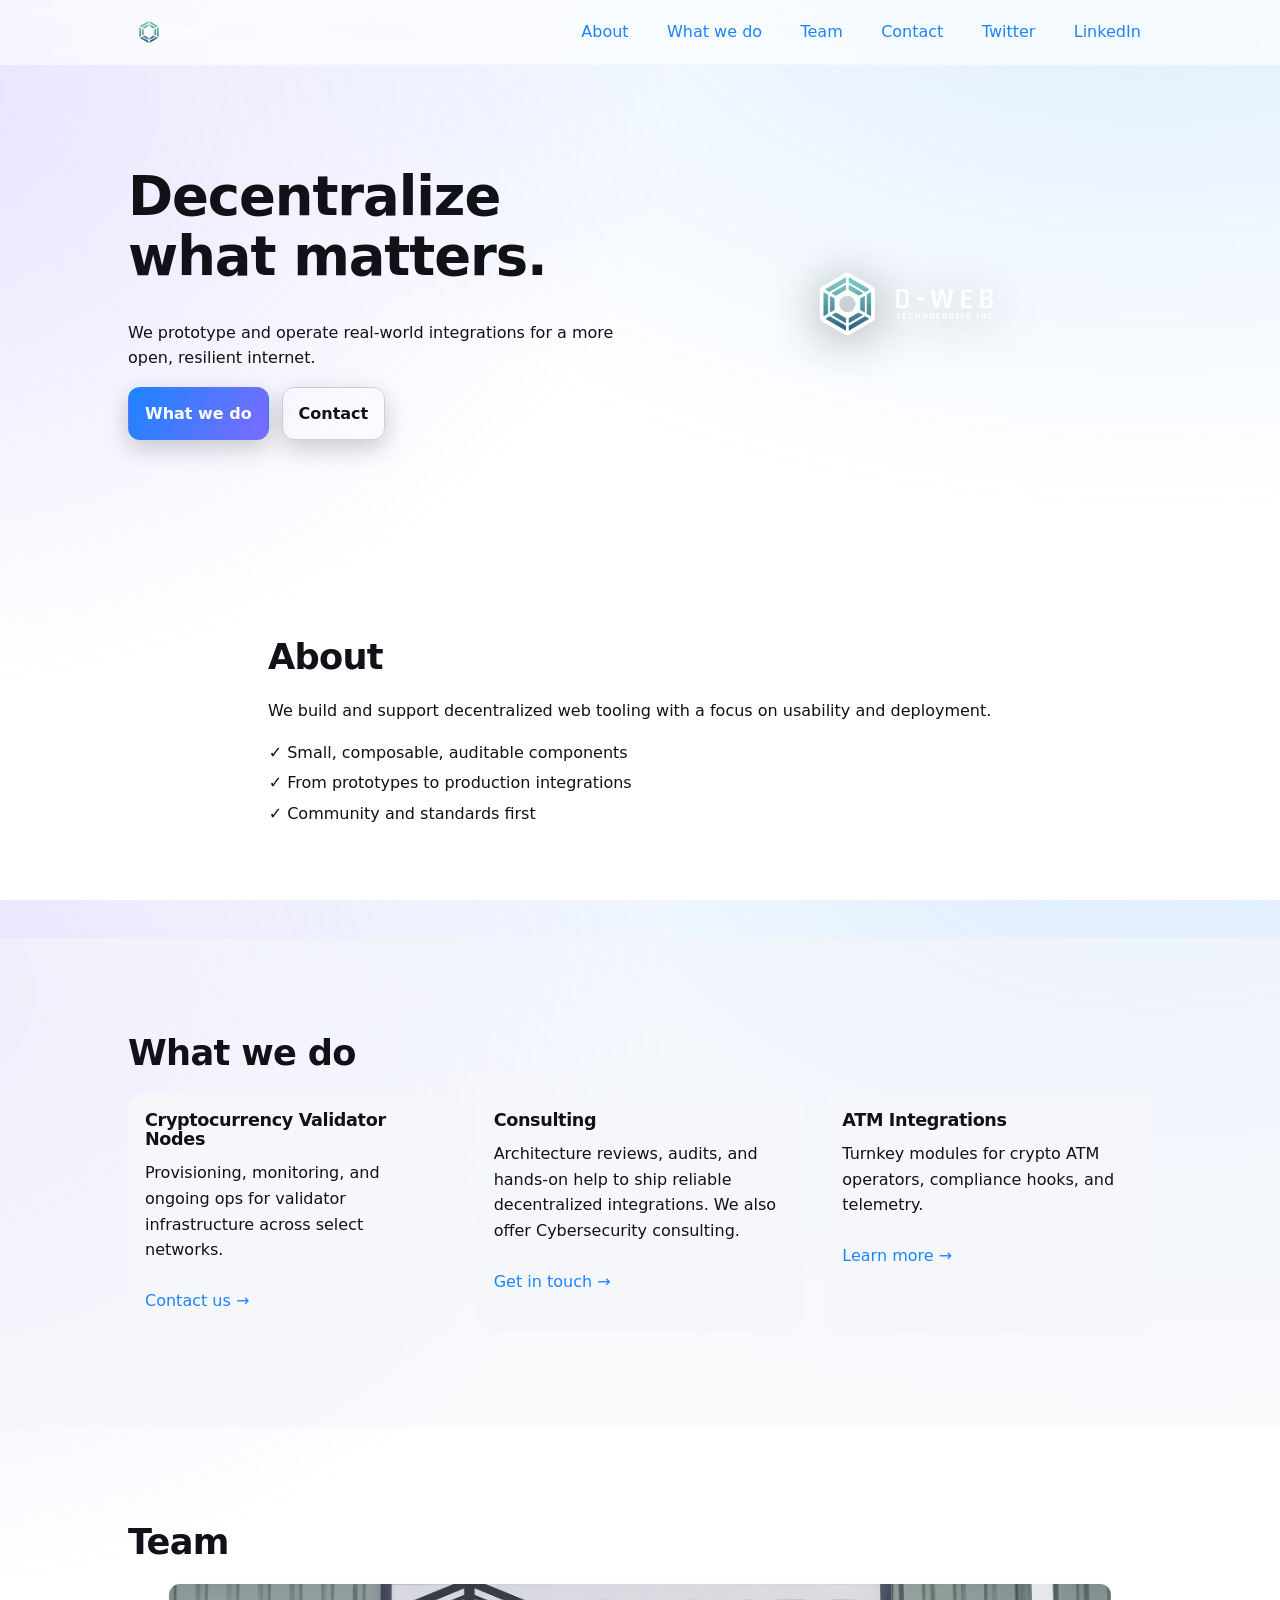
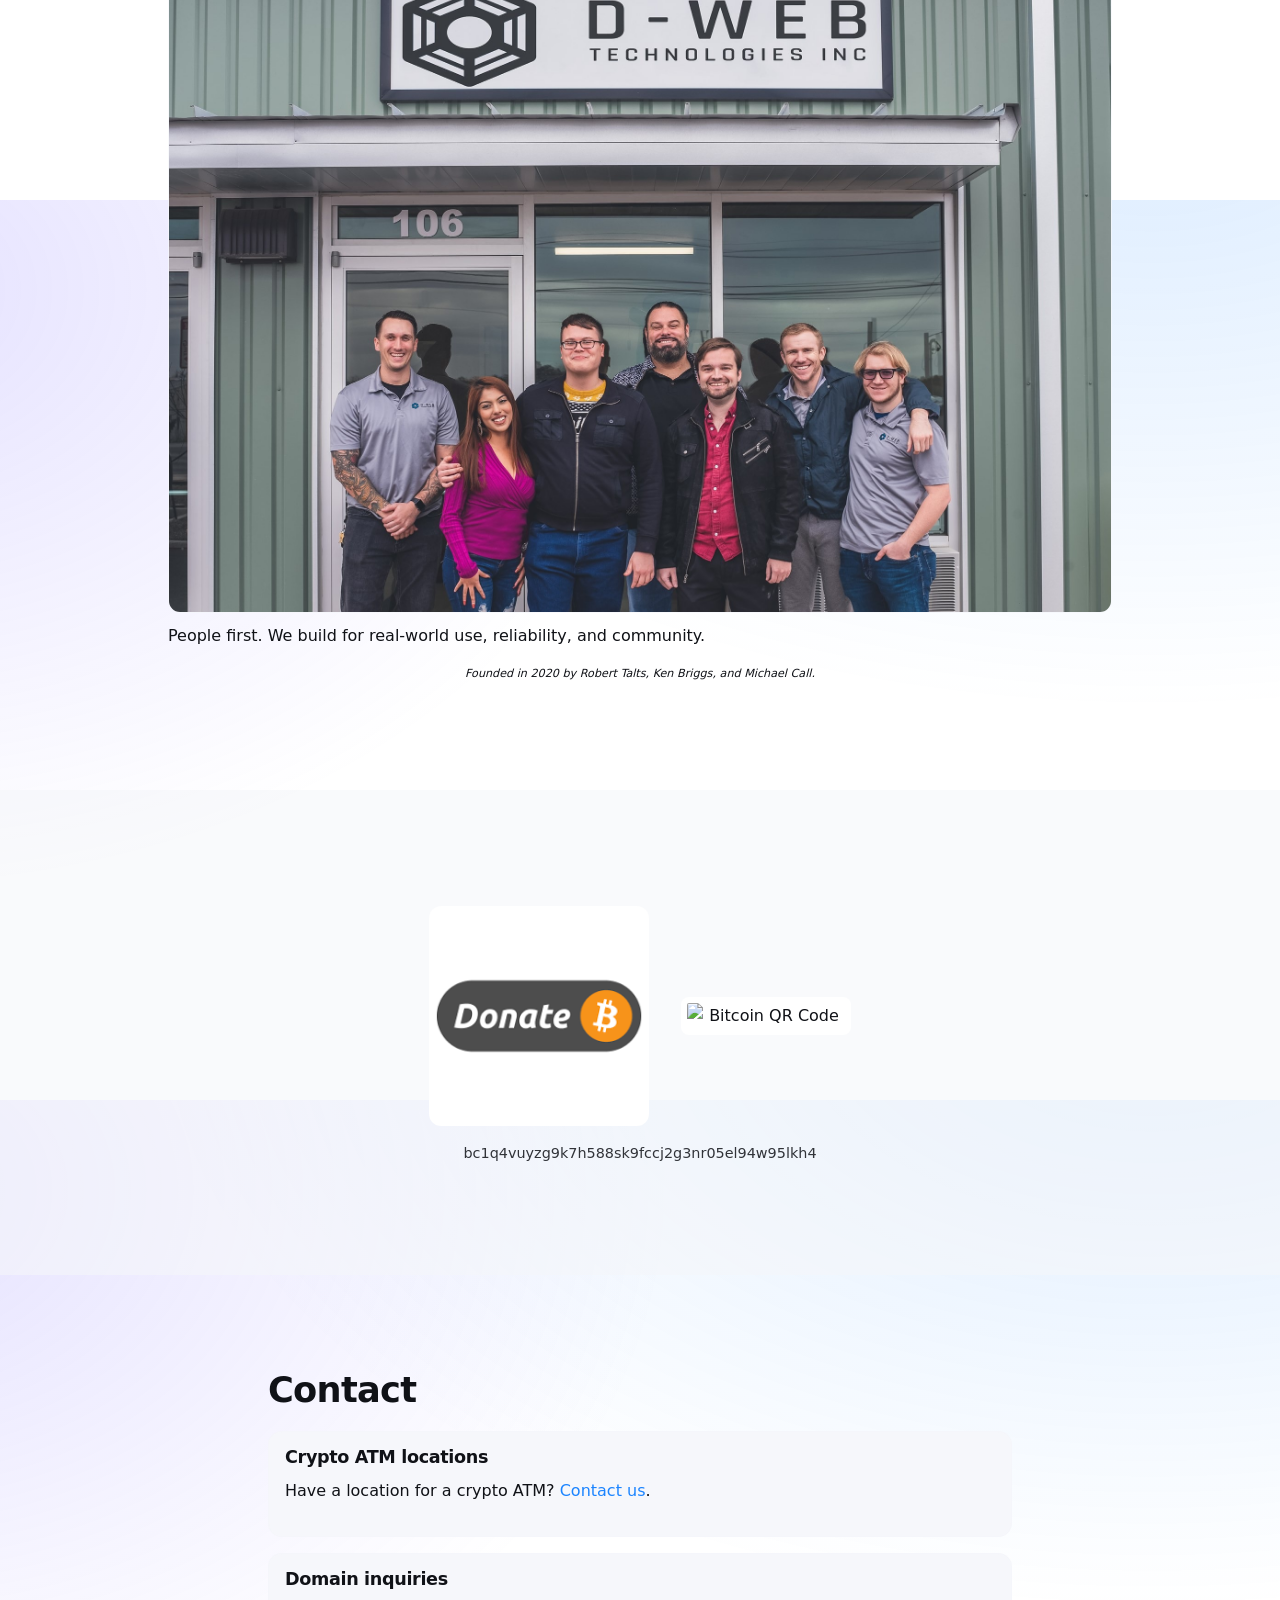
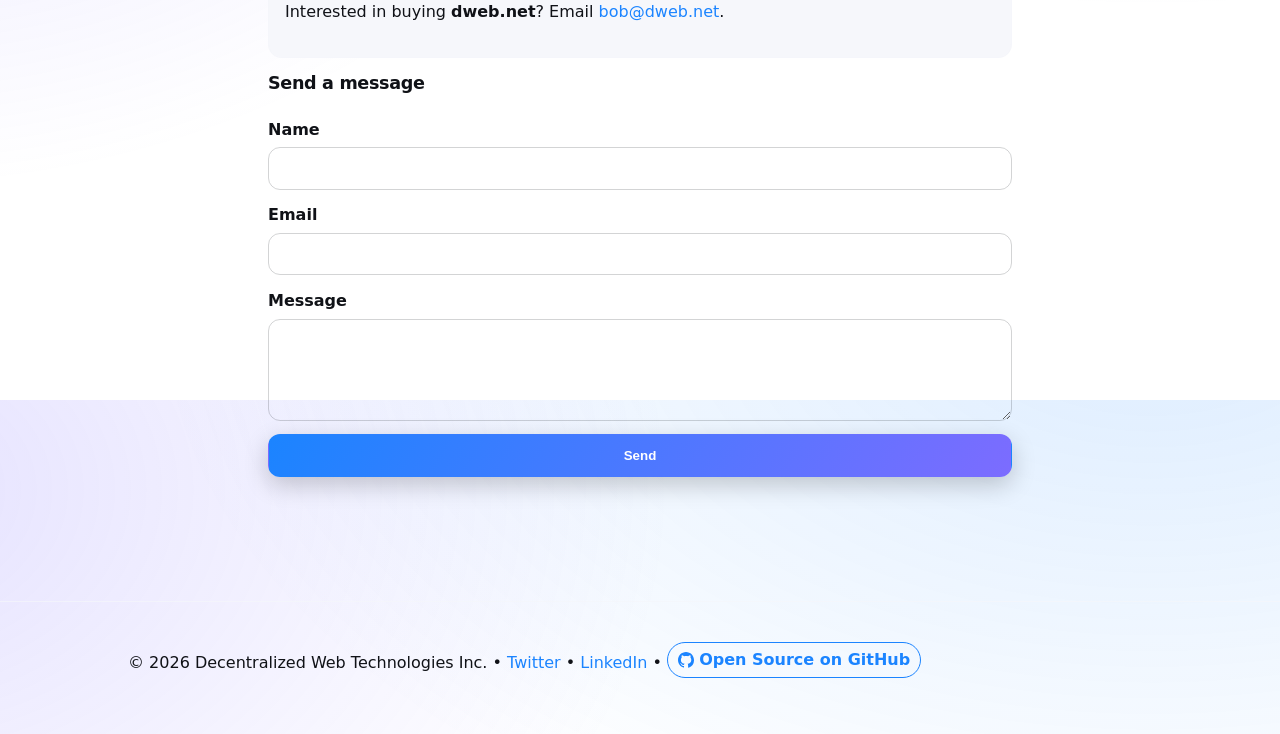
==== commit 7a21f9fa: "Add async Google Ads script Added async Google Ads script to index.html" ====
--- a/index.html
+++ b/index.html
@@ -9,6 +9,8 @@
   <!-- Styles first so layout paints before scripts -->
   <link rel="preload" href="styles.css" as="style">
   <link rel="stylesheet" href="styles.css">
+  <script async src="https://pagead2.googlesyndication.com/pagead/js/adsbygoogle.js?client=ca-pub-4990884659845478"
+     crossorigin="anonymous"></script>
 
   <!-- Mobile hero override: keep text and logo side-by-side on all widths -->
   <style>
--- a/styles.css
+++ b/styles.css
@@ -112,106 +112,84 @@
   font-weight: 600;
   text-decoration: none;
   color: var(--brand);
-  /* Bitcoin Donate Button (Animated) */
-.btc-btn {
-  display: inline-flex;
-  align-items: center;
-  gap: 10px;
-  background: #444;
-  color: #fff;
-  padding: 10px 18px;
-  border-radius: 25px;
-  text-decoration: none;
-  font-weight: 600;
-  margin-top: 10px;
-  transition: transform 0.2s ease, box-shadow 0.2s ease, background 0.2s ease;
-  position: relative;
-  overflow: hidden;
-
-  /* subtle idle pulse */
-  animation: btc-pulse 2.5s infinite ease-in-out;
+  transition: background-color 0.2s, color 0.2s;
 }
 
-/* Hover effect */
-.btc-btn:hover {
-  background: #f7931a;
-  transform: translateY(-2px) scale(1.03);
-  box-shadow: 0 6px 18px rgba(247, 147, 26, 0.4);
-  animation: none;
+.gh-badge svg {
+  flex-shrink: 0;
 }
 
-/* Click press */
-.btc-btn:active {
-  transform: scale(0.96);
+.gh-badge:hover {
+  background-color: var(--brand);
+  color: #fff;
 }
 
-/* Icon animation */
-.btc-icon {
-  width: 20px;
-  height: 20px;
-  transition: transform 0.2s ease;
-}
-
-.btc-btn:hover .btc-icon {
-  transform: rotate(10deg) scale(1.1);
-}
-
-/* Pulse glow */
-@keyframes btc-pulse {
-  0% {
-    box-shadow: 0 0 0 rgba(247, 147, 26, 0.0);
-  }
-  50% {
-    box-shadow: 0 0 12px rgba(247, 147, 26, 0.25);
-  }
-  100% {
-    box-shadow: 0 0 0 rgba(247, 147, 26, 0.0);
-  }
-}
-
-/* Address + QR (unchanged) */
-.btc-address {
-  font-size: 0.85rem;
-  margin-top: 12px;
-  word-break: break-all;
-  opacity: 0.8;
-}
-
-.btc-qr {
-  margin-top: 16px;
-  width: 140px;
-  height: 140px;
-}
-  transition: background-color 0.2s, color 0.2s;
-}
-.gh-badge svg { flex-shrink: 0; }
-.gh-badge:hover { background-color: var(--brand); color: #fff; }
-.donate-wrap {
+/* Donate section */
+#donate .donate-wrap {
   text-align: center;
 }
 
-.donate-row {
+#donate .donate-row {
   display: flex;
   justify-content: center;
   align-items: center;
-  gap: 40px;
+  gap: 32px;
   margin-top: 20px;
-  flex-wrap: wrap;
+  flex-wrap: nowrap;
 }
 
-/* QR cleaner look */
-.btc-qr {
+#donate .btc-btn-image {
+  display: block;
+  text-decoration: none;
+  line-height: 0;
+  flex: 0 0 auto;
+}
+
+#donate .btc-btn-graphic {
+  display: block;
+  width: 220px;
+  max-width: 100%;
+  height: auto;
+  border-radius: 12px;
+  object-fit: contain;
+}
+
+#donate .btc-qr {
+  display: block;
   width: 170px;
-  height: 170px;
+  height: auto;
   background: #fff;
   padding: 6px;
   border-radius: 8px;
+  flex: 0 0 auto;
 }
 
-/* Address spacing */
-.btc-address {
+#donate .btc-address {
   margin-top: 16px;
-  font-size: 0.85rem;
-  opacity: 0.8;
+  font-size: 0.9rem;
+  opacity: 0.85;
   word-break: break-all;
+  text-align: center;
 }
+
+/* Mobile */
+@media (max-width: 640px) {
+  #donate .donate-row {
+    flex-direction: row;
+    flex-wrap: nowrap;
+    justify-content: center;
+    align-items: center;
+    gap: 10px;
+  }
+
+  #donate .btc-btn-graphic,
+  #donate .btc-qr {
+    width: 120px;
+    height: auto;
+  }
+
+  #donate .btc-address {
+    font-size: 0.8rem;
+    padding: 0 10px;
+  }
+}
--- a/styles.css
+++ b/styles.css
@@ -112,106 +112,84 @@
   font-weight: 600;
   text-decoration: none;
   color: var(--brand);
-  /* Bitcoin Donate Button (Animated) */
-.btc-btn {
-  display: inline-flex;
-  align-items: center;
-  gap: 10px;
-  background: #444;
-  color: #fff;
-  padding: 10px 18px;
-  border-radius: 25px;
-  text-decoration: none;
-  font-weight: 600;
-  margin-top: 10px;
-  transition: transform 0.2s ease, box-shadow 0.2s ease, background 0.2s ease;
-  position: relative;
-  overflow: hidden;
-
-  /* subtle idle pulse */
-  animation: btc-pulse 2.5s infinite ease-in-out;
+  transition: background-color 0.2s, color 0.2s;
 }
 
-/* Hover effect */
-.btc-btn:hover {
-  background: #f7931a;
-  transform: translateY(-2px) scale(1.03);
-  box-shadow: 0 6px 18px rgba(247, 147, 26, 0.4);
-  animation: none;
+.gh-badge svg {
+  flex-shrink: 0;
 }
 
-/* Click press */
-.btc-btn:active {
-  transform: scale(0.96);
+.gh-badge:hover {
+  background-color: var(--brand);
+  color: #fff;
 }
 
-/* Icon animation */
-.btc-icon {
-  width: 20px;
-  height: 20px;
-  transition: transform 0.2s ease;
-}
-
-.btc-btn:hover .btc-icon {
-  transform: rotate(10deg) scale(1.1);
-}
-
-/* Pulse glow */
-@keyframes btc-pulse {
-  0% {
-    box-shadow: 0 0 0 rgba(247, 147, 26, 0.0);
-  }
-  50% {
-    box-shadow: 0 0 12px rgba(247, 147, 26, 0.25);
-  }
-  100% {
-    box-shadow: 0 0 0 rgba(247, 147, 26, 0.0);
-  }
-}
-
-/* Address + QR (unchanged) */
-.btc-address {
-  font-size: 0.85rem;
-  margin-top: 12px;
-  word-break: break-all;
-  opacity: 0.8;
-}
-
-.btc-qr {
-  margin-top: 16px;
-  width: 140px;
-  height: 140px;
-}
-  transition: background-color 0.2s, color 0.2s;
-}
-.gh-badge svg { flex-shrink: 0; }
-.gh-badge:hover { background-color: var(--brand); color: #fff; }
-.donate-wrap {
+/* Donate section */
+#donate .donate-wrap {
   text-align: center;
 }
 
-.donate-row {
+#donate .donate-row {
   display: flex;
   justify-content: center;
   align-items: center;
-  gap: 40px;
+  gap: 32px;
   margin-top: 20px;
-  flex-wrap: wrap;
+  flex-wrap: nowrap;
 }
 
-/* QR cleaner look */
-.btc-qr {
+#donate .btc-btn-image {
+  display: block;
+  text-decoration: none;
+  line-height: 0;
+  flex: 0 0 auto;
+}
+
+#donate .btc-btn-graphic {
+  display: block;
+  width: 220px;
+  max-width: 100%;
+  height: auto;
+  border-radius: 12px;
+  object-fit: contain;
+}
+
+#donate .btc-qr {
+  display: block;
   width: 170px;
-  height: 170px;
+  height: auto;
   background: #fff;
   padding: 6px;
   border-radius: 8px;
+  flex: 0 0 auto;
 }
 
-/* Address spacing */
-.btc-address {
+#donate .btc-address {
   margin-top: 16px;
-  font-size: 0.85rem;
-  opacity: 0.8;
+  font-size: 0.9rem;
+  opacity: 0.85;
   word-break: break-all;
+  text-align: center;
 }
+
+/* Mobile */
+@media (max-width: 640px) {
+  #donate .donate-row {
+    flex-direction: row;
+    flex-wrap: nowrap;
+    justify-content: center;
+    align-items: center;
+    gap: 10px;
+  }
+
+  #donate .btc-btn-graphic,
+  #donate .btc-qr {
+    width: 120px;
+    height: auto;
+  }
+
+  #donate .btc-address {
+    font-size: 0.8rem;
+    padding: 0 10px;
+  }
+}
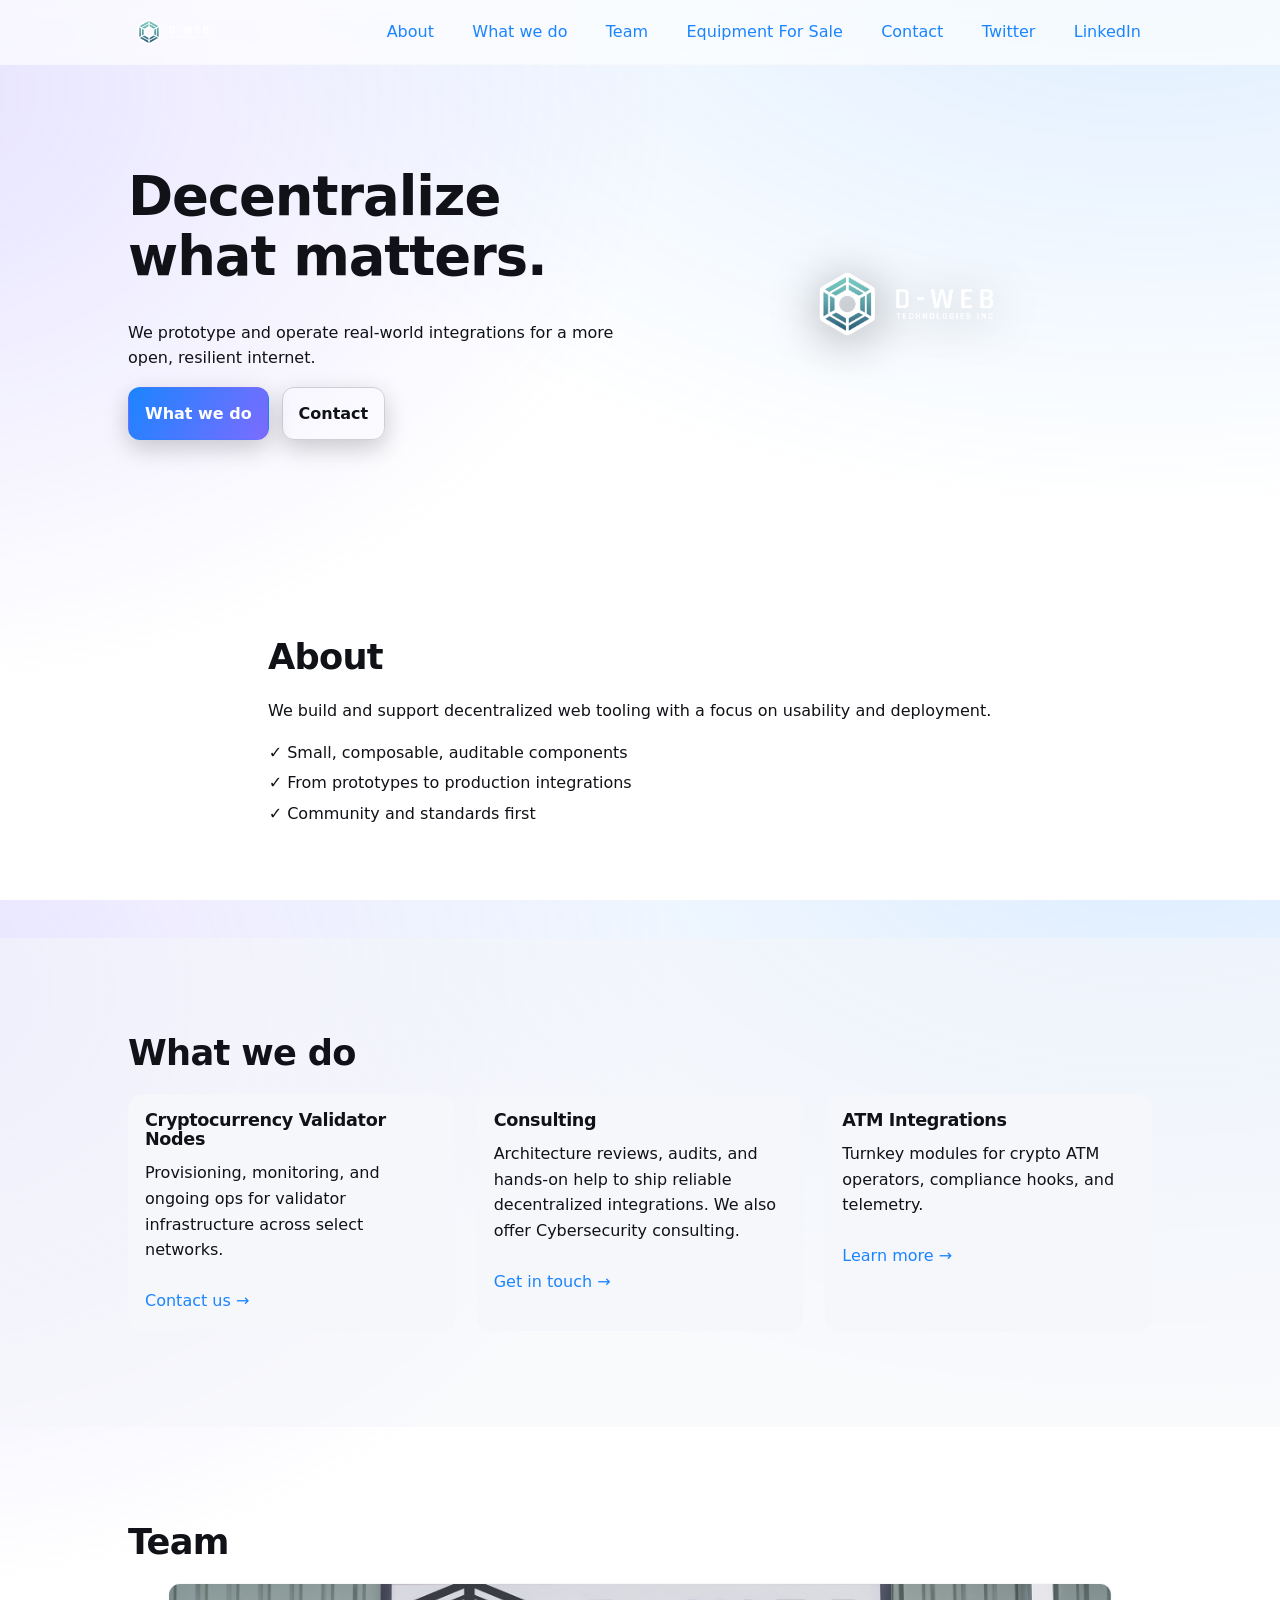
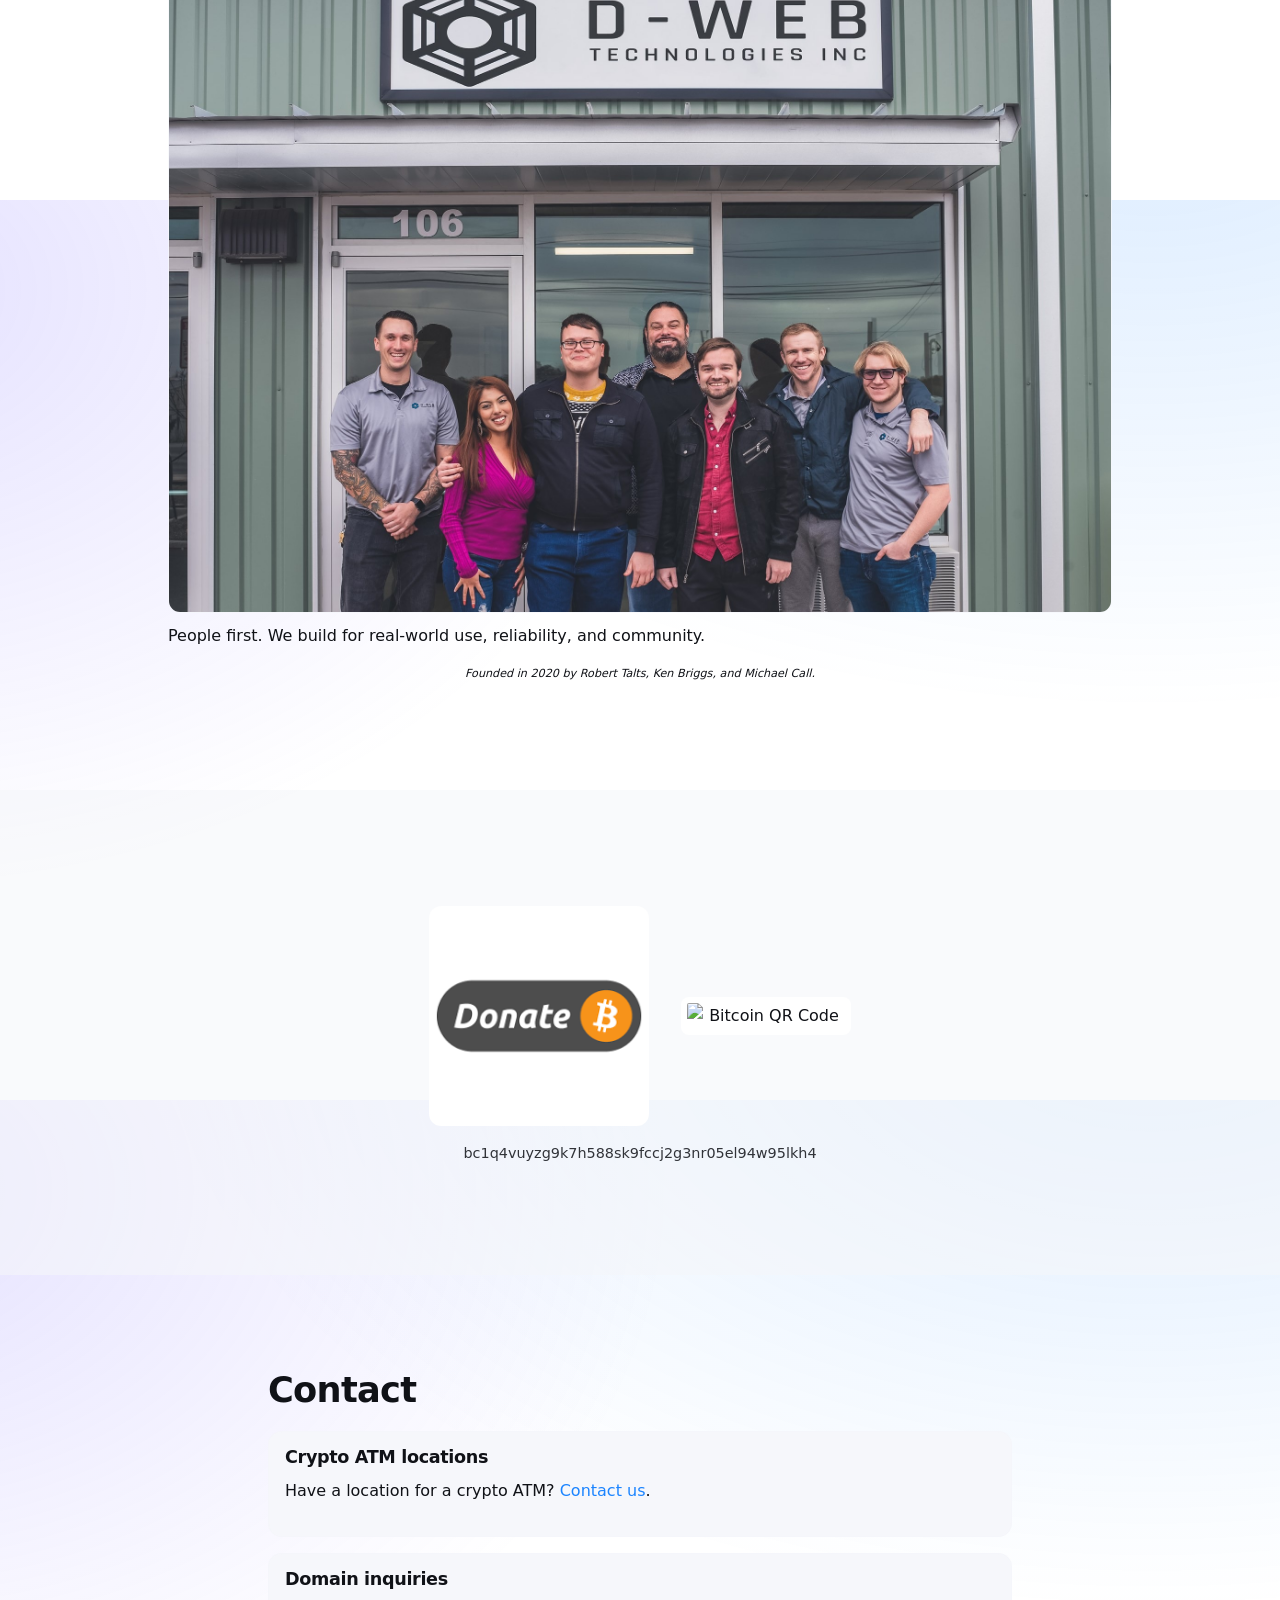
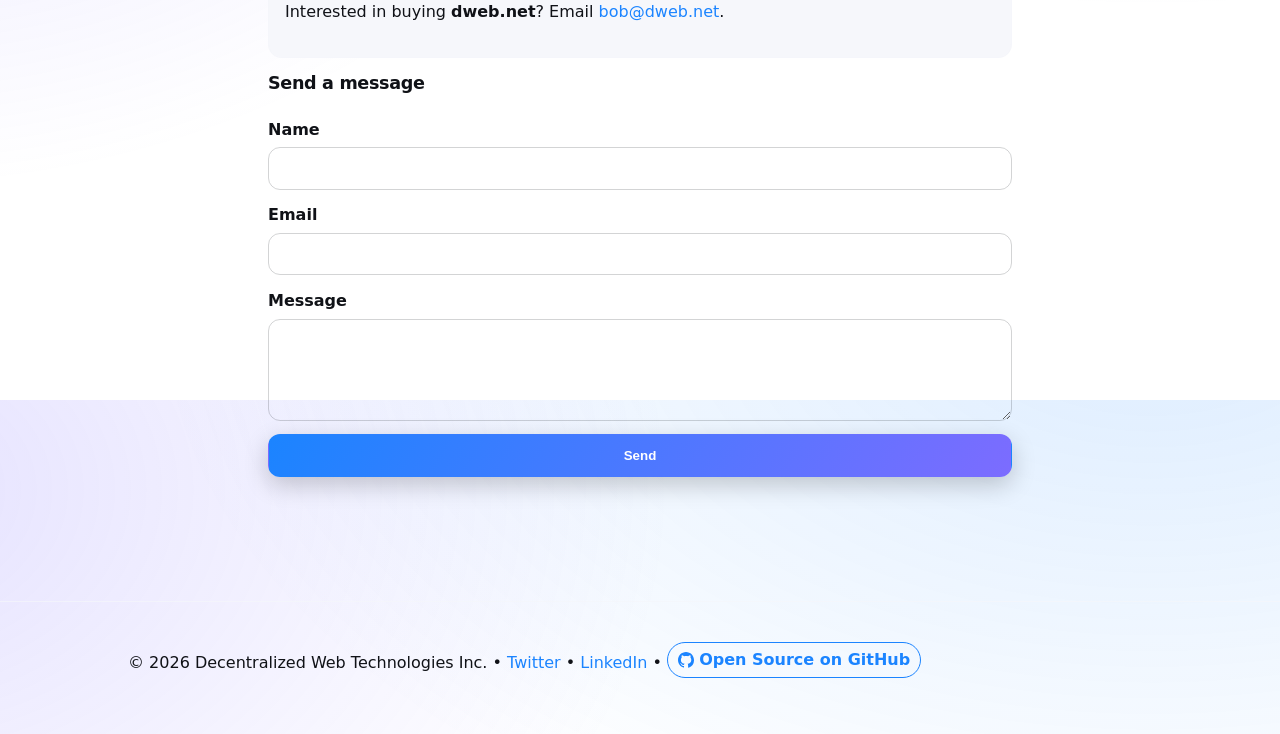
==== commit 7004c2b5: "Add 'Equipment For Sale' link to menu" ====
--- a/index.html
+++ b/index.html
@@ -50,6 +50,8 @@
     gtag('js', new Date());
     gtag('config', 'G-RE0ZJD8B1B', { anonymize_ip: true });
   </script>
+  <script async src="https://pagead2.googlesyndication.com/pagead/js/adsbygoogle.js?client=ca-pub-4990884659845478"
+     crossorigin="anonymous"></script>
 </head>
 <body>
   <a class="skip-link" href="#main">Skip to content</a>
@@ -64,6 +66,7 @@
           <li><a href="#about">About</a></li>
           <li><a href="#projects">What we do</a></li>
           <li><a href="#team">Team</a></li>
+          <li><a href="/invoice.html">Equipment For Sale</a></li>
           <li><a href="#contact">Contact</a></li>
           <li><a href="https://x.com/DWebTechSA" target="_blank" rel="me noopener">Twitter</a></li>
           <li><a href="https://www.linkedin.com/company/d-webtechnologies/" target="_blank" rel="noopener">LinkedIn</a></li>
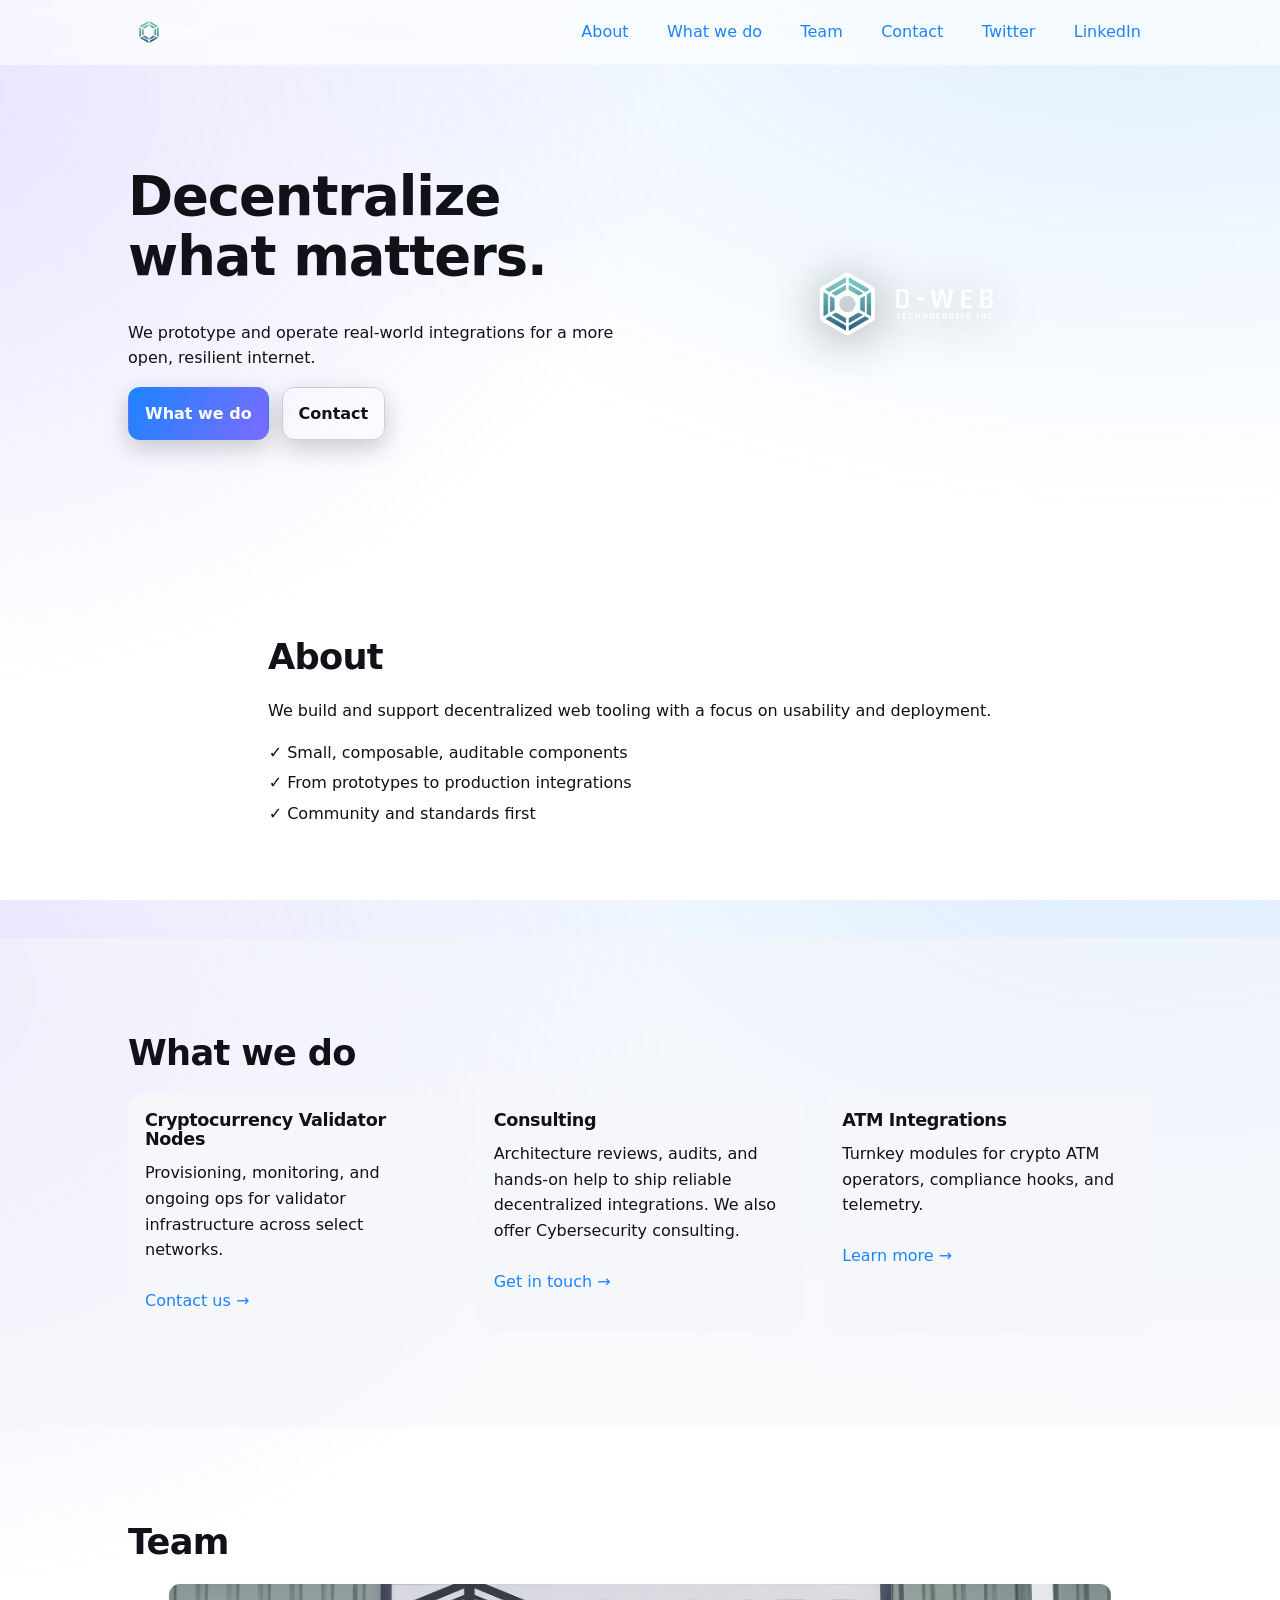
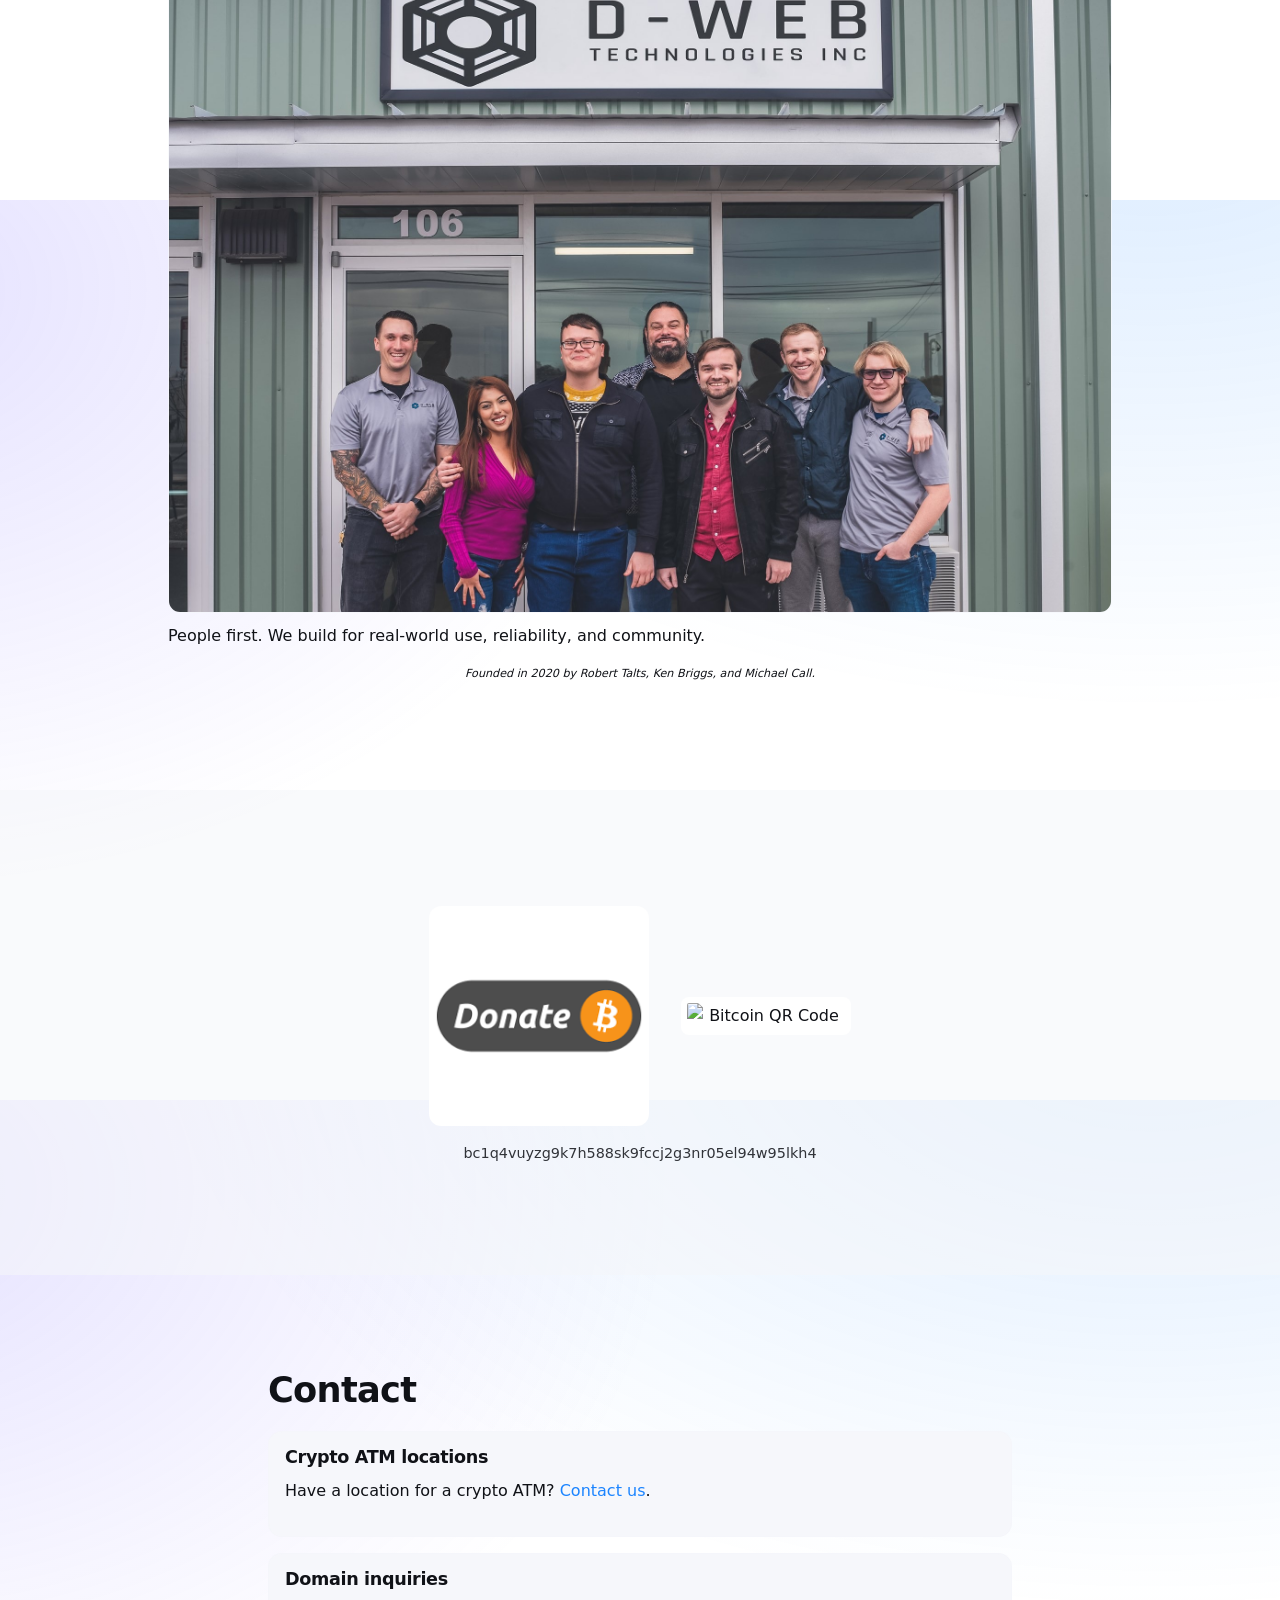
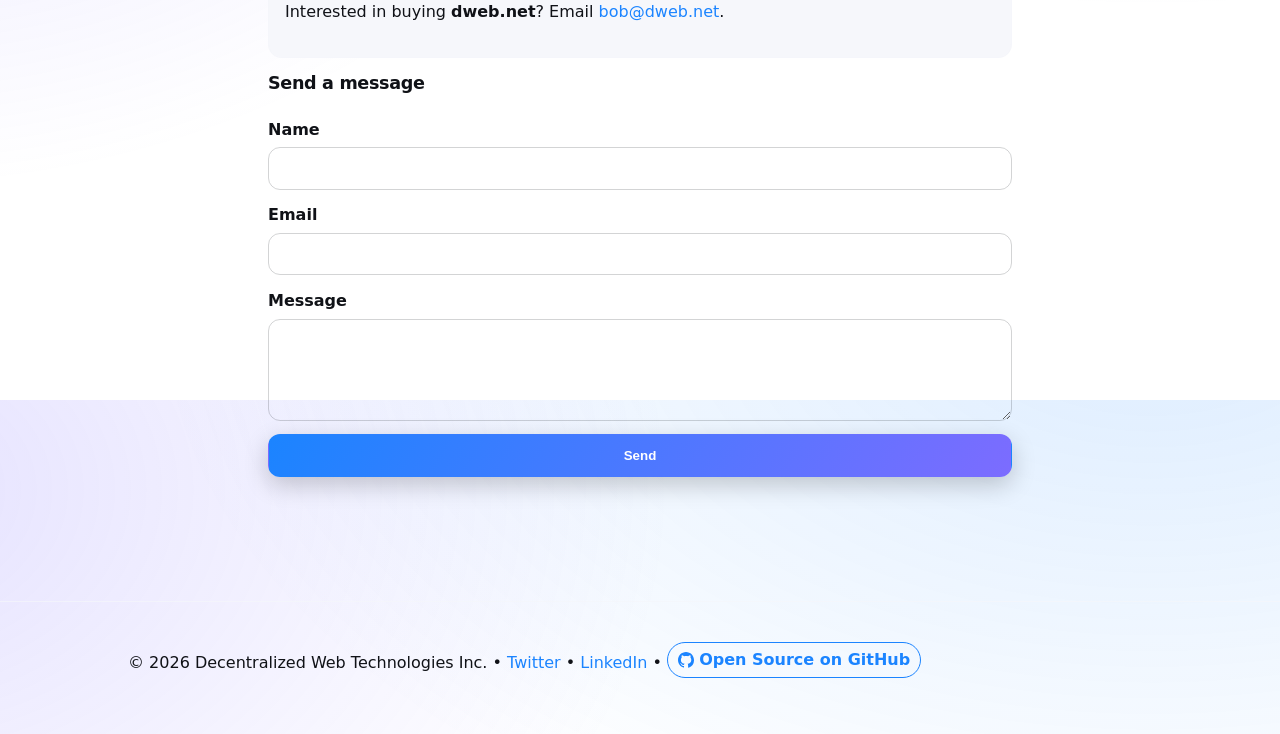
==== commit 87ec9463: "Remove 'Equipment For Sale' link from menu" ====
--- a/index.html
+++ b/index.html
@@ -66,7 +66,7 @@
           <li><a href="#about">About</a></li>
           <li><a href="#projects">What we do</a></li>
           <li><a href="#team">Team</a></li>
-          <li><a href="/invoice.html">Equipment For Sale</a></li>
+  
           <li><a href="#contact">Contact</a></li>
           <li><a href="https://x.com/DWebTechSA" target="_blank" rel="me noopener">Twitter</a></li>
           <li><a href="https://www.linkedin.com/company/d-webtechnologies/" target="_blank" rel="noopener">LinkedIn</a></li>
